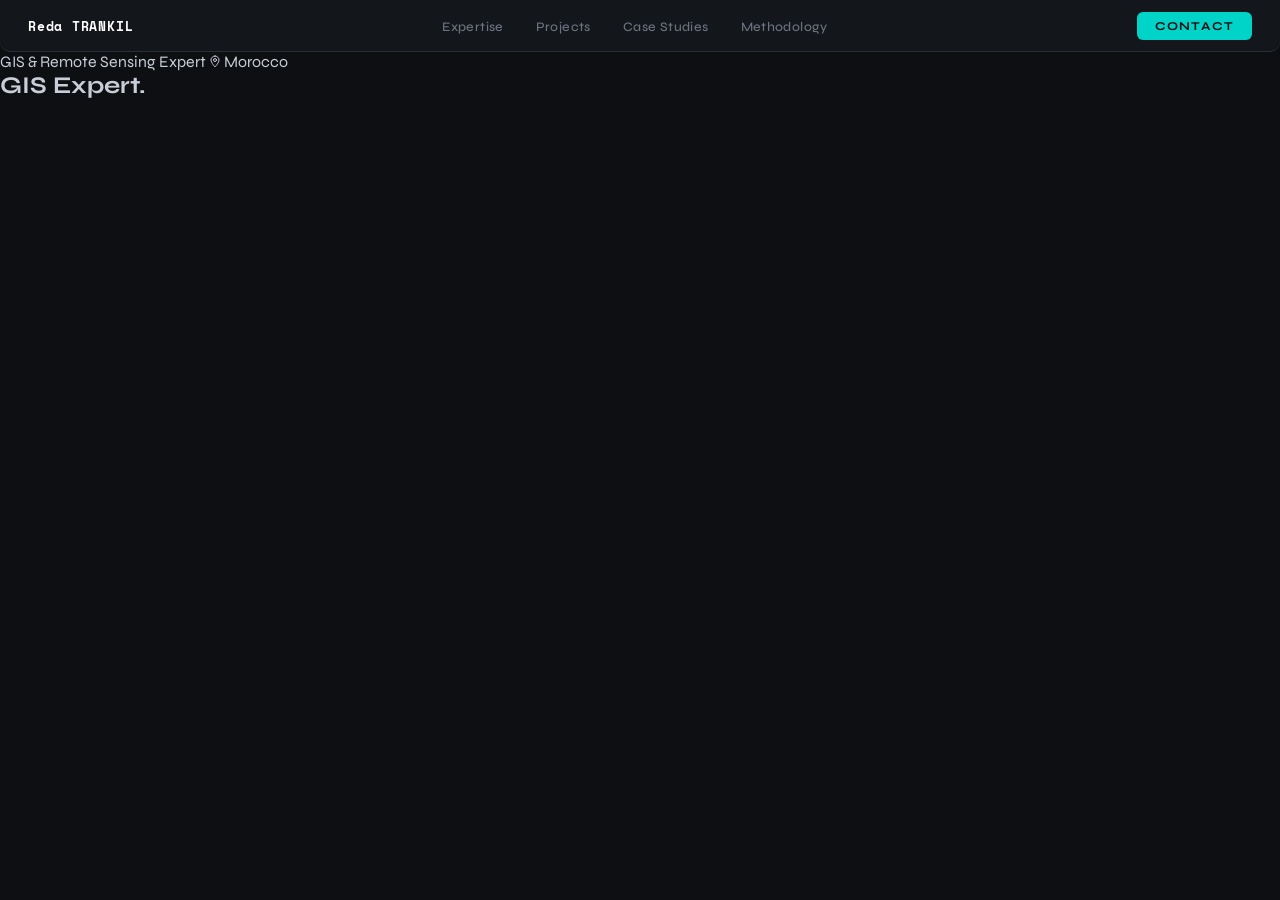
==== index.html @ fc7ad81a "add hero section" ====
<!DOCTYPE html>
<html lang="en">
<head>
  <meta charset="UTF-8" />
  <meta name="viewport" content="width=device-width, initial-scale=1.0" />
  <title>Reda TRANKIL</title>
  <link rel="preconnect" href="https://fonts.googleapis.com" />
  <link rel="preconnect" href="https://fonts.gstatic.com" crossorigin />
  <link href="https://fonts.googleapis.com/css2?family=Space+Mono:wght@400;700&family=Syne:wght@400;600;700;800&display=swap" rel="stylesheet" />
  <link rel="stylesheet" href="css/style.css" />
</head>
<body>

  <!-- ─── NAVBAR ─── -->
  <nav id="navbar">
    <a href="#" class="nav-logo">
      <span>Reda TRANKIL</span>
    </a>

    <ul class="nav-links">
      <li><a href="#expertise">Expertise</a></li>
      <li><a href="#projects"> Projects</a></li>
      <li><a href="#case-studies">Case Studies</a></li>
      <li><a href="#methodology">Methodology</a></li>
    </ul>

    <a href="#contact" class="nav-contact">Contact</a>
  </nav>

  <!-- ─── MAIN CONTENT ─── -->
  <main>

    <!-- home page -->
    <section id="home">
        <div class="hero">
        <div class="hero-meta">
            <span class="hero-tag">GIS & Remote Sensing Expert</span>
            <span class="hero-divider"></span> 
            <span class="hero-location"><svg width="12" height="12" viewBox="0 0 24 24" fill="none" stroke="currentColor" stroke-width="2" stroke-linecap="round" stroke-linejoin="round"><circle cx="12" cy="10" r="3"/><path d="M12 2a8 8 0 0 1 8 8c0 5.25-8 14-8 14S4 15.25 4 10a8 8 0 0 1 8-8z"/></svg>
          Morocco
            </span>
        </div>

        <h1 class="hero-title">
            <span class="hero-line">GIS</span>
            <span class="hero-line accent">Expert.</span>
        </h1>

        <!-- decorative frame -->
         <div class="hero-grid" aria-hidden="true"></div>

         </div>
    </section>

  </main>

  <script src="js/main.js"></script>
</body>
</html>
---- css/style.css ----
/* ─────────────────────────────────────────
   Reda prtfolio — Main Stylesheet
   File: css/style.css
───────────────────────────────────────── */

/* ── Reset ── */
*, *::before, *::after {
  margin: 0;
  padding: 0;
  box-sizing: border-box;
}

/* ── Design Tokens ── */
:root {
  --bg:         #0d0f12;
  --nav-bg:     #13161b;
  --border:     #2a2e38;
  --text:       #c8cdd8;
  --text-dim:   #6b7280;
  --accent:     #00d4c8;
  --accent-dim: #00a89e;
  --active:     #ffffff;

  --font-mono:  'Space Mono', monospace;
  --font-sans:  'Syne', sans-serif;

  --nav-height: 52px;
  --radius-sm:  6px;
  --radius-md:  10px;

  --transition: 0.2s ease;
}

/* ── Base ── */
html, body {
  height: 100%;
  background: var(--bg);
  color: var(--text);
  font-family: var(--font-sans);
  -webkit-font-smoothing: antialiased;
}

/* ─────────────────────────────────────────
   NAVBAR
───────────────────────────────────────── */
#navbar {
  position: fixed;
  top: 0;
  left: 0;
  right: 0;
  z-index: 100;
  display: flex;
  align-items: center;
  justify-content: space-between;
  padding: 0 28px;
  height: var(--nav-height);
  background: var(--nav-bg);
  border-bottom: 1px solid var(--border);
  border-radius: 0 0 var(--radius-md) var(--radius-md);
}

/* Logo */
.nav-logo {
  display: flex;
  align-items: center;
  gap: 9px;
  text-decoration: none;
}

.nav-logo .globe-icon {
  width: 18px;
  height: 18px;
  color: var(--accent);
  flex-shrink: 0;
}

.nav-logo span {
  font-family: var(--font-mono);
  font-size: 13px;
  font-weight: 700;
  letter-spacing: 0.06em;
  color: var(--active);
}

/* Links */
.nav-links {
  display: flex;
  align-items: center;
  gap: 32px;
  list-style: none;
}

.nav-links a {
  text-decoration: none;
  font-family: var(--font-sans);
  font-size: 13px;
  font-weight: 500;
  letter-spacing: 0.03em;
  color: var(--text-dim);
  transition: color var(--transition);
  position: relative;
}

.nav-links a:hover {
  color: var(--active);
}

.nav-links a.active {
  color: var(--active);
}

.nav-links a.active::after {
  content: '';
  position: absolute;
  bottom: -18px;
  left: 0;
  right: 0;
  height: 2px;
  background: var(--accent);
  border-radius: 2px;
}

/* Contact Button */
.nav-contact {
  text-decoration: none;
  font-family: var(--font-sans);
  font-size: 12px;
  font-weight: 700;
  letter-spacing: 0.1em;
  text-transform: uppercase;
  color: var(--bg);
  background: var(--accent);
  padding: 7px 18px;
  border-radius: var(--radius-sm);
  transition: background var(--transition), transform 0.15s ease;
}

.nav-contact:hover {
  background: var(--accent-dim);
  transform: translateY(-1px);
}

/* ─────────────────────────────────────────
   MAIN CONTENT
───────────────────────────────────────── */
main {
  padding-top: var(--nav-height);
  min-height: 100vh;
}
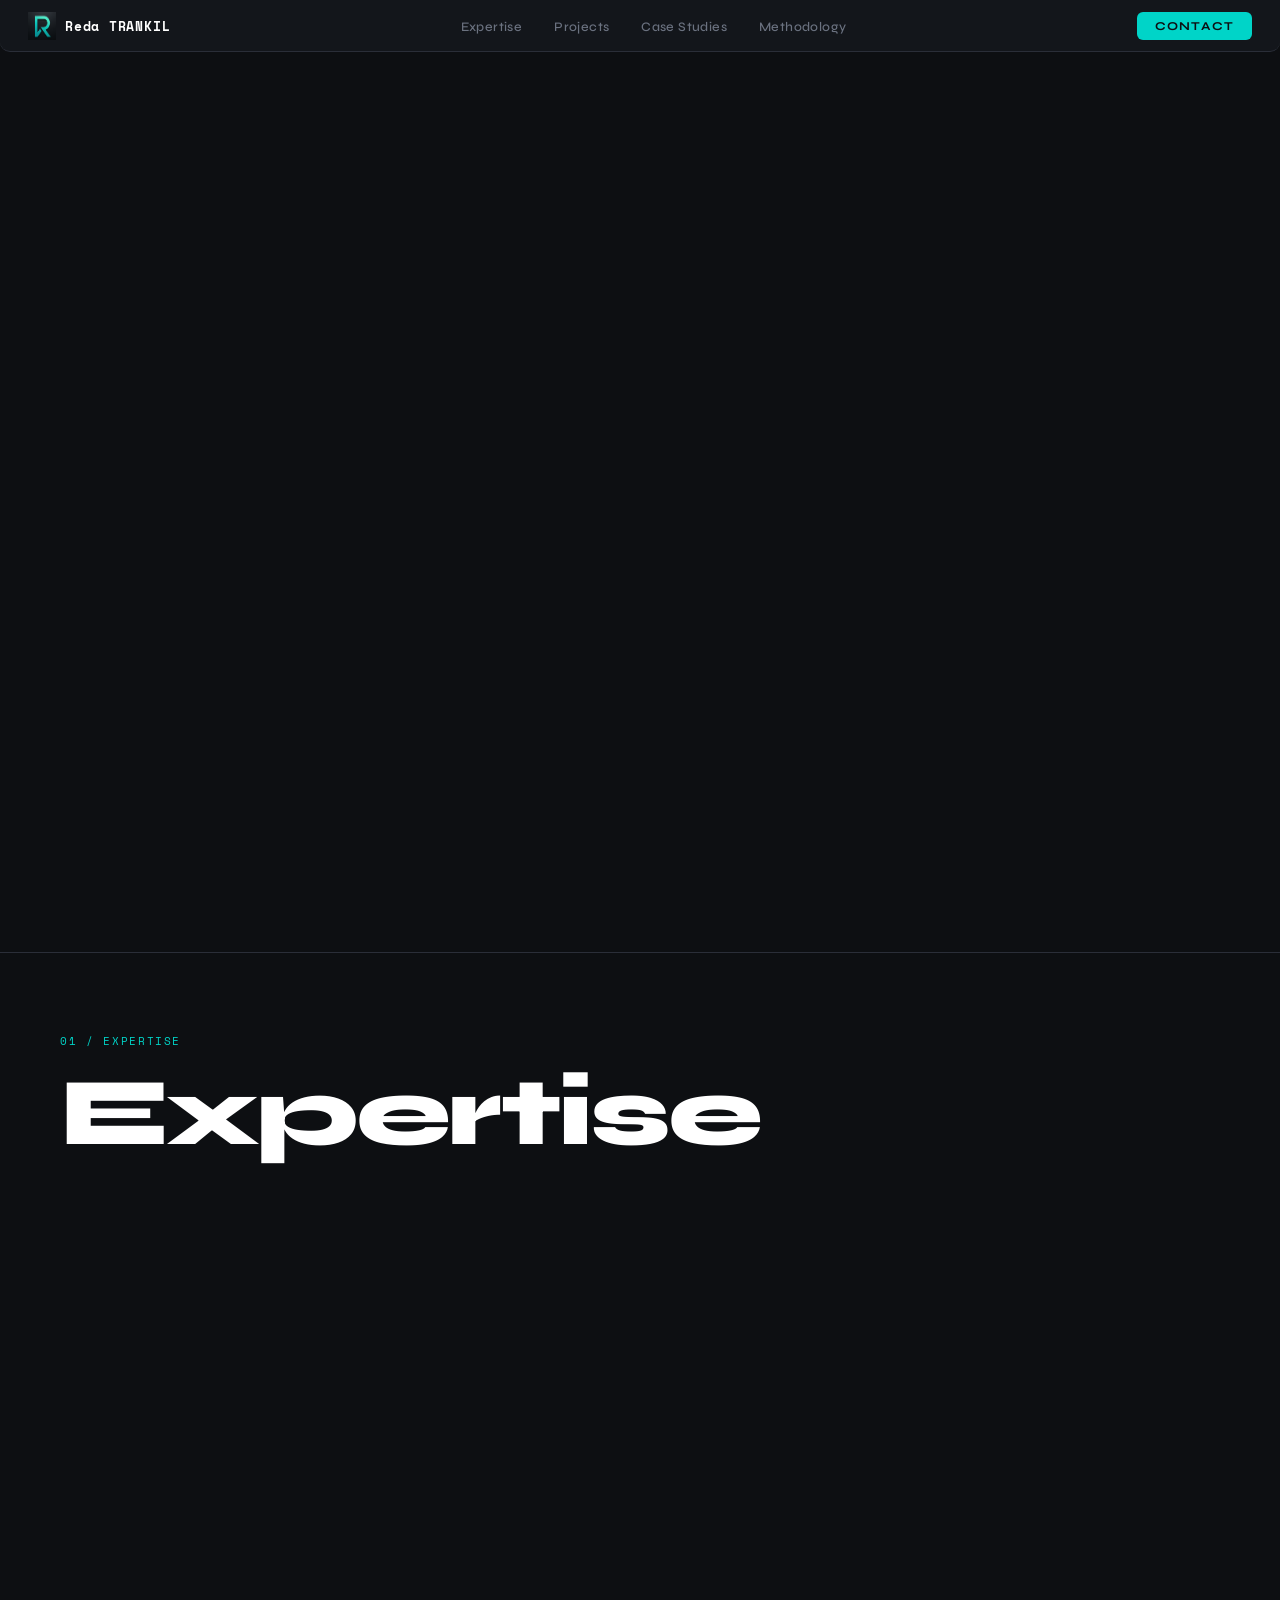
==== commit 4782d912: "each page anchor link" ====
--- a/index.html
+++ b/index.html
@@ -8,12 +8,14 @@
   <link rel="preconnect" href="https://fonts.gstatic.com" crossorigin />
   <link href="https://fonts.googleapis.com/css2?family=Space+Mono:wght@400;700&family=Syne:wght@400;600;700;800&display=swap" rel="stylesheet" />
   <link rel="stylesheet" href="css/style.css" />
+  <link rel="icon" href="assets/favicon.png" type="image/png">
 </head>
 <body>
 
   <!-- ─── NAVBAR ─── -->
   <nav id="navbar">
     <a href="#" class="nav-logo">
+      <img src="assets/favicon.png" alt="Reda Trankil Logo" width="28" height="28"></img>
       <span>Reda TRANKIL</span>
     </a>
 
@@ -46,10 +48,28 @@
             <span class="hero-line accent">Expert.</span>
         </h1>
 
+        <p class="hero-sub">
+          Turning satellite data &amp; spatial analysis into<br/>
+          decisions that matter on the ground.
+        </p>
+
+         <div class="hero-cta">
+          <a href="#case-studies" class="btn-primary">View Case Studies</a>
+          <a href="#expertise" class="btn-ghost">My Expertise →</a>
+        </div>
+        </div>
+
         <!-- decorative frame -->
          <div class="hero-grid" aria-hidden="true"></div>
 
-         </div>
+    </section>
+
+      <!-- EXPERTISE -->
+    <section id="expertise">
+      <div class="page-header">
+        <p class="page-label">01 / Expertise</p>
+        <h2 class="page-title">Expertise</h2>
+      </div>
     </section>
 
   </main>
--- a/css/style.css
+++ b/css/style.css
@@ -38,6 +38,8 @@
   color: var(--text);
   font-family: var(--font-sans);
   -webkit-font-smoothing: antialiased;
+  scroll-behavior: smooth;
+  scroll-padding-top: var(--nav-height);
 }
 
 /* ─────────────────────────────────────────
@@ -141,9 +143,160 @@
 }
 
 /* ─────────────────────────────────────────
-   MAIN CONTENT
+   SECTIONS
 ───────────────────────────────────────── */
 main {
   padding-top: var(--nav-height);
+}
+ 
+section {
   min-height: 100vh;
+  position: relative;
+}
+ 
+section + section {
+  border-top: 1px solid var(--border);
+}
+
+/* ─────────────────────────────────────────
+   HOME — HERO
+───────────────────────────────────────── */
+#home { overflow: hidden; }
+ 
+.hero {
+  position: relative;
+  z-index: 2;
+  padding: 120px 60px 80px;
+  max-width: 900px;
+}
+ 
+.hero-meta {
+  display: flex;
+  align-items: center;
+  gap: 12px;
+  margin-bottom: 40px;
+  opacity: 0;
+  animation: fadeUp 0.5s ease forwards 0.1s;
+}
+ 
+.hero-tag {
+  font-family: var(--font-mono);
+  font-size: 11px;
+  letter-spacing: 0.15em;
+  text-transform: uppercase;
+  color: var(--accent);
+  background: rgba(0, 212, 200, 0.08);
+  border: 1px solid rgba(0, 212, 200, 0.2);
+  padding: 4px 10px;
+  border-radius: 4px;
+}
+ 
+.hero-divider {
+  width: 32px;
+  height: 1px;
+  background: var(--border);
+}
+ 
+.hero-location {
+  display: flex;
+  align-items: center;
+  gap: 5px;
+  font-family: var(--font-mono);
+  font-size: 11px;
+  letter-spacing: 0.08em;
+  color: var(--text-dim);
+}
+ 
+.hero-title {
+  display: flex;
+  flex-direction: column;
+  font-family: var(--font-sans);
+  font-size: clamp(64px, 11vw, 130px);
+  font-weight: 800;
+  letter-spacing: -0.04em;
+  line-height: 0.95;
+  margin-bottom: 32px;
+}
+ 
+.hero-line {
+  display: block;
+  color: var(--active);
+  opacity: 0;
+  transform: translateY(30px);
+  animation: fadeUp 0.6s ease forwards;
+}
+ 
+.hero-line:nth-child(1) { animation-delay: 0.2s; }
+.hero-line:nth-child(2) { animation-delay: 0.35s; }
+.hero-line.accent       { color: var(--accent); }
+ 
+.hero-sub {
+  font-size: 17px;
+  line-height: 1.65;
+  color: var(--text-dim);
+  margin-bottom: 48px;
+  opacity: 0;
+  animation: fadeUp 0.6s ease forwards 0.5s;
+}
+ 
+.hero-cta {
+  display: flex;
+  align-items: center;
+  gap: 20px;
+  opacity: 0;
+  animation: fadeUp 0.6s ease forwards 0.65s;
+}
+ 
+.btn-primary {
+  text-decoration: none;
+  font-family: var(--font-sans);
+  font-size: 13px;
+  font-weight: 700;
+  letter-spacing: 0.06em;
+  text-transform: uppercase;
+  color: var(--bg);
+  background: var(--accent);
+  padding: 12px 28px;
+  border-radius: var(--radius-sm);
+  transition: background var(--transition), transform 0.15s ease;
+}
+ 
+.btn-primary:hover {
+  background: var(--accent-dim);
+  transform: translateY(-1px);
+}
+ 
+.btn-ghost {
+  text-decoration: none;
+  font-size: 14px;
+  font-weight: 500;
+  color: var(--text-dim);
+  transition: color var(--transition);
+}
+ 
+.btn-ghost:hover { color: var(--active); }
+
+/* ─────────────────────────────────────────
+   PAGE HEADER (inner sections)
+───────────────────────────────────────── */
+.page-header {
+  padding: 80px 60px 56px;
+}
+ 
+.page-label {
+  font-family: var(--font-mono);
+  font-size: 11px;
+  letter-spacing: 0.15em;
+  color: var(--accent);
+  text-transform: uppercase;
+  margin-bottom: 16px;
+}
+ 
+.page-title {
+  font-family: var(--font-sans);
+  font-size: clamp(48px, 8vw, 96px);
+  font-weight: 800;
+  letter-spacing: -0.03em;
+  color: var(--active);
+  line-height: 1;
 }
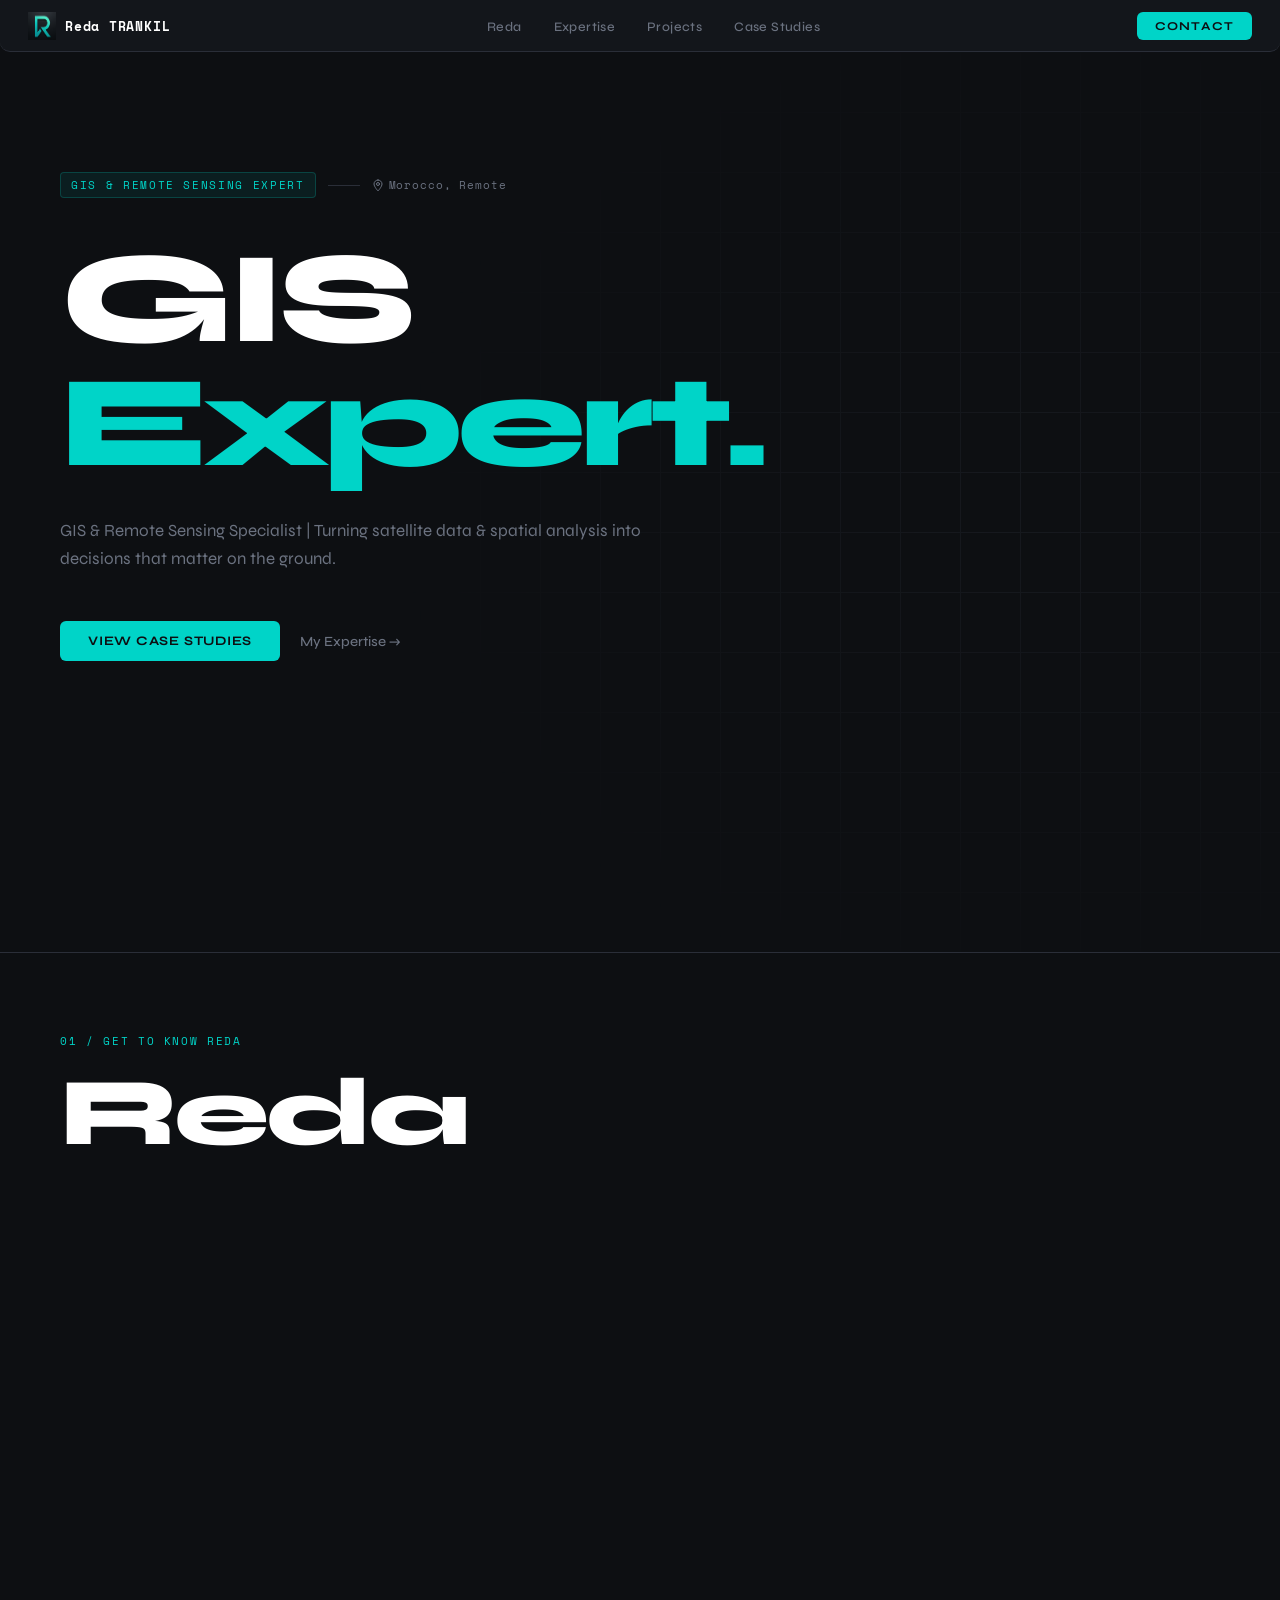
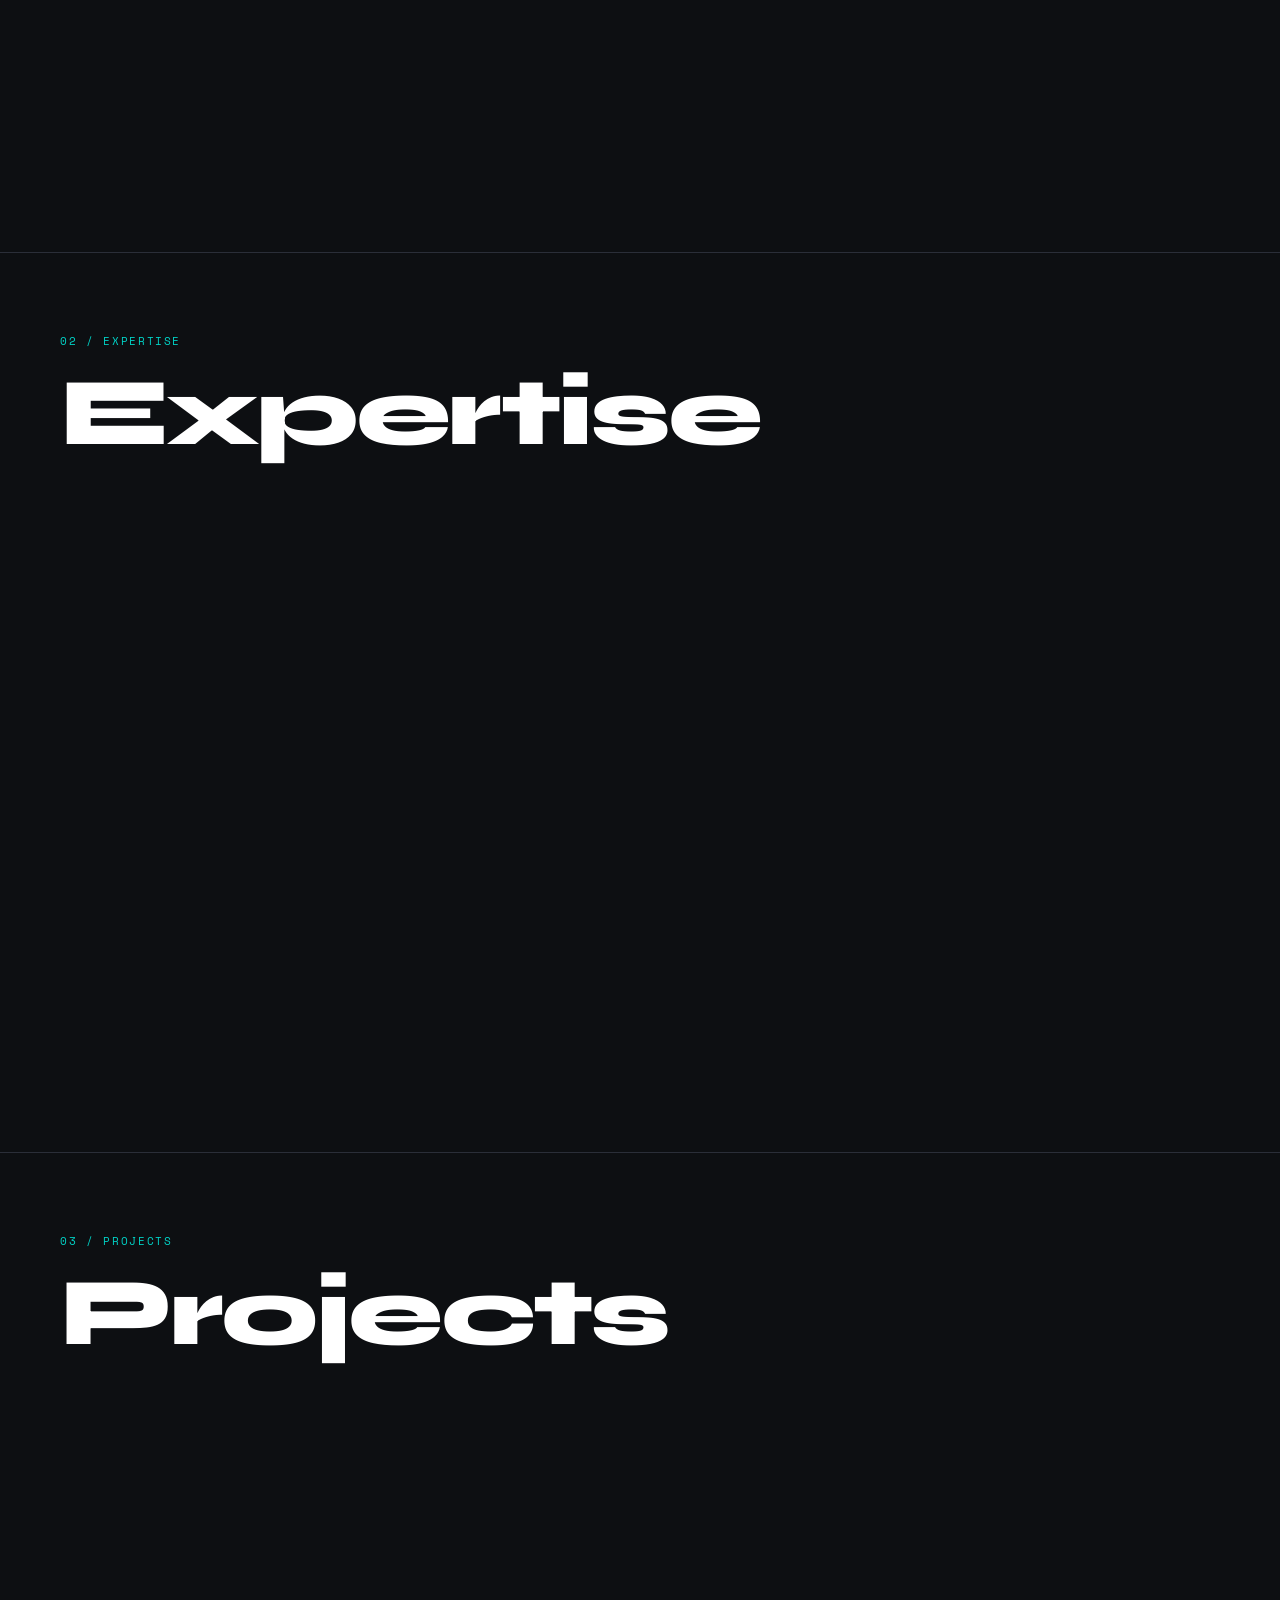
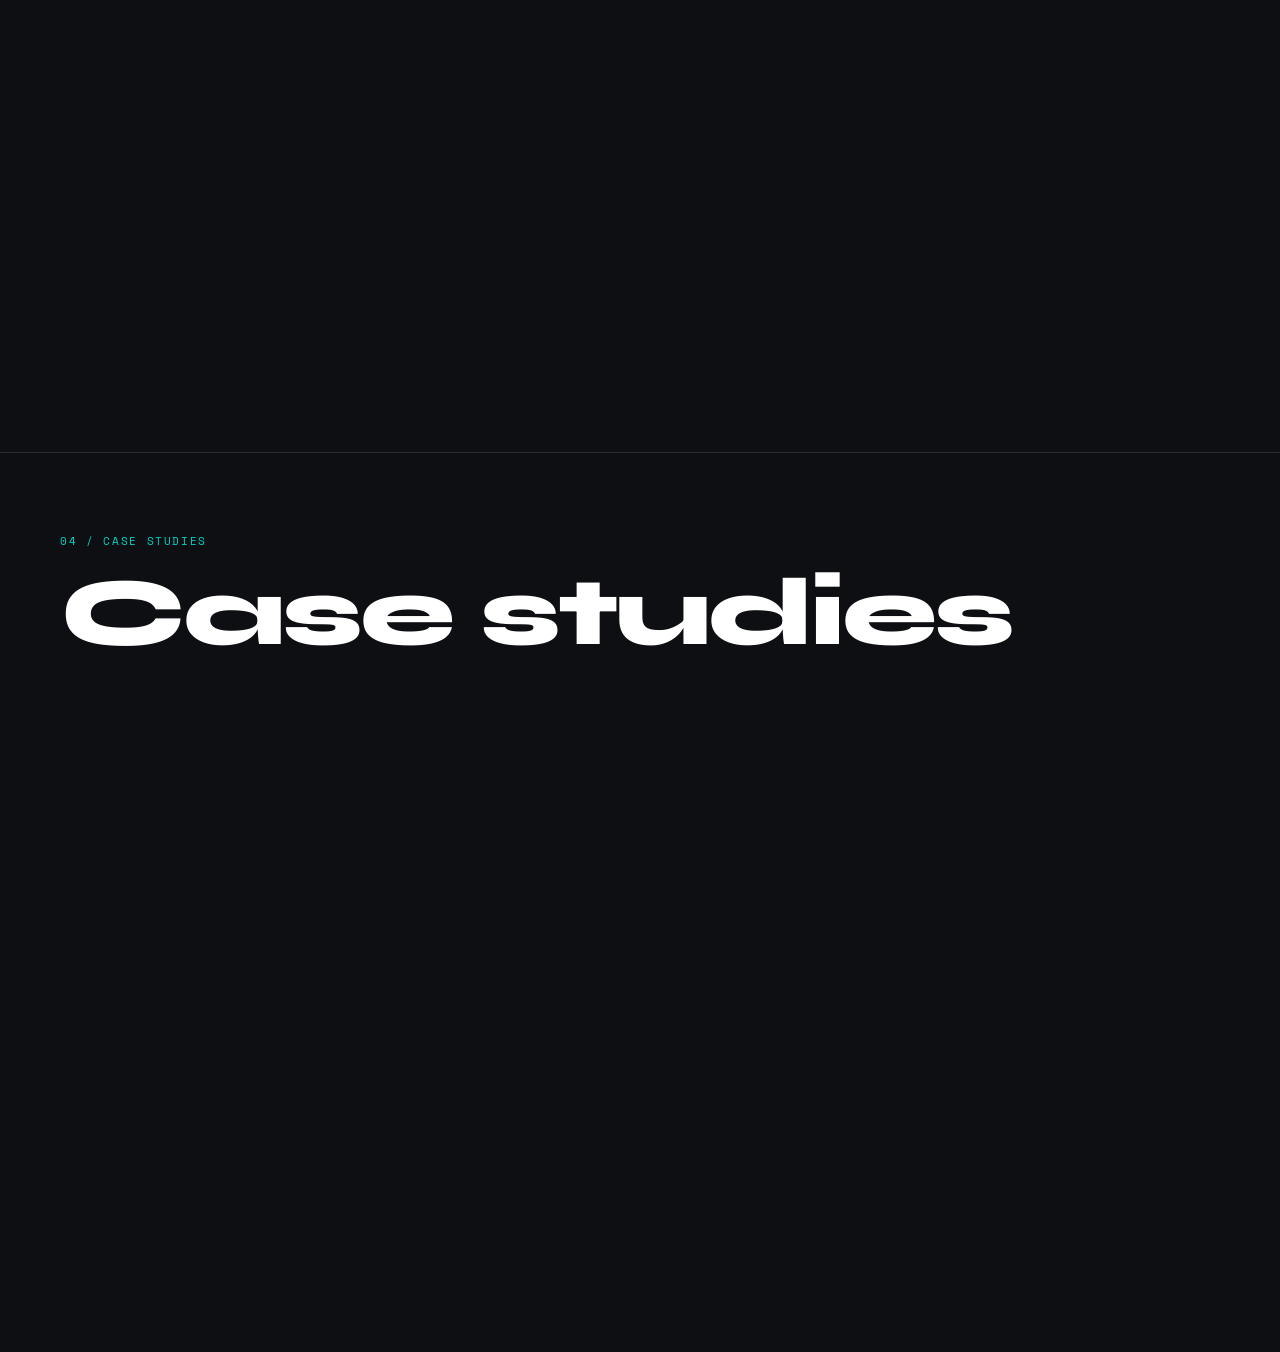
==== commit 68c9d4ae: "Structure of pages" ====
--- a/index.html
+++ b/index.html
@@ -14,16 +14,16 @@
 
   <!-- ─── NAVBAR ─── -->
   <nav id="navbar">
-    <a href="#" class="nav-logo">
+    <a href="#home" class="nav-logo">
       <img src="assets/favicon.png" alt="Reda Trankil Logo" width="28" height="28"></img>
       <span>Reda TRANKIL</span>
     </a>
 
     <ul class="nav-links">
+      <li><a href="#reda">Reda</a></li>
       <li><a href="#expertise">Expertise</a></li>
       <li><a href="#projects"> Projects</a></li>
       <li><a href="#case-studies">Case Studies</a></li>
-      <li><a href="#methodology">Methodology</a></li>
     </ul>
 
     <a href="#contact" class="nav-contact">Contact</a>
@@ -39,7 +39,7 @@
             <span class="hero-tag">GIS & Remote Sensing Expert</span>
             <span class="hero-divider"></span> 
             <span class="hero-location"><svg width="12" height="12" viewBox="0 0 24 24" fill="none" stroke="currentColor" stroke-width="2" stroke-linecap="round" stroke-linejoin="round"><circle cx="12" cy="10" r="3"/><path d="M12 2a8 8 0 0 1 8 8c0 5.25-8 14-8 14S4 15.25 4 10a8 8 0 0 1 8-8z"/></svg>
-          Morocco
+          Morocco, Remote
             </span>
         </div>
 
@@ -49,7 +49,7 @@
         </h1>
 
         <p class="hero-sub">
-          Turning satellite data &amp; spatial analysis into<br/>
+          GIS & Remote Sensing Specialist | Turning satellite data &amp; spatial analysis into<br/>
           decisions that matter on the ground.
         </p>
 
@@ -64,13 +64,37 @@
 
     </section>
 
+    <!-- Reda section -->
+     <section id="reda">
+        <div class="page-header">
+        <p class="page-label">01 / Get to know Reda</p>
+        <h2 class="page-title">Reda</h2>
+      </div>
+     </section>
+
       <!-- EXPERTISE -->
     <section id="expertise">
       <div class="page-header">
-        <p class="page-label">01 / Expertise</p>
+        <p class="page-label">02 / Expertise</p>
         <h2 class="page-title">Expertise</h2>
       </div>
     </section>
+
+    <!-- Projects -->
+     <section id="projects">
+        <div class="page-header">
+        <p class="page-label">03 / Projects</p>
+        <h2 class="page-title">Projects</h2>
+      </div>
+     </section>
+
+     <!-- Case studies -->
+      <section id="case-studies">
+        <div class="page-header">
+        <p class="page-label">04 / Case studies</p>
+        <h2 class="page-title">Case studies</h2>
+      </div>
+      </section>
 
   </main>
 
--- a/css/style.css
+++ b/css/style.css
@@ -18,7 +18,7 @@
   --text:       #c8cdd8;
   --text-dim:   #6b7280;
   --accent:     #00d4c8;
-  --accent-dim: #00a89e;
+  --accent-dim: #00a89e;    
   --active:     #ffffff;
 
   --font-mono:  'Space Mono', monospace;
@@ -277,6 +277,21 @@
 .btn-ghost:hover { color: var(--active); }
 
 /* ─────────────────────────────────────────
+   HERO GRID
+───────────────────────────────────────── */
+.hero-grid {
+  position: absolute;
+  inset: 0;
+  z-index: 1;
+  background-image:
+    linear-gradient(var(--border) 1px, transparent 1px),
+    linear-gradient(90deg, var(--border) 1px, transparent 1px);
+  background-size: 60px 60px;
+  mask-image: radial-gradient(ellipse 70% 80% at 80% 50%, black 0%, transparent 70%);
+  opacity: 0.35;
+}
+
+/* ─────────────────────────────────────────
    PAGE HEADER (inner sections)
 ───────────────────────────────────────── */
 .page-header {
@@ -299,4 +314,14 @@
   letter-spacing: -0.03em;
   color: var(--active);
   line-height: 1;
+}
+
+/* ─────────────────────────────────────────
+   ANIMATIONS
+───────────────────────────────────────── */
+@keyframes fadeUp {
+  to {
+    opacity: 1;
+    transform: translateY(0);
+  }
 }
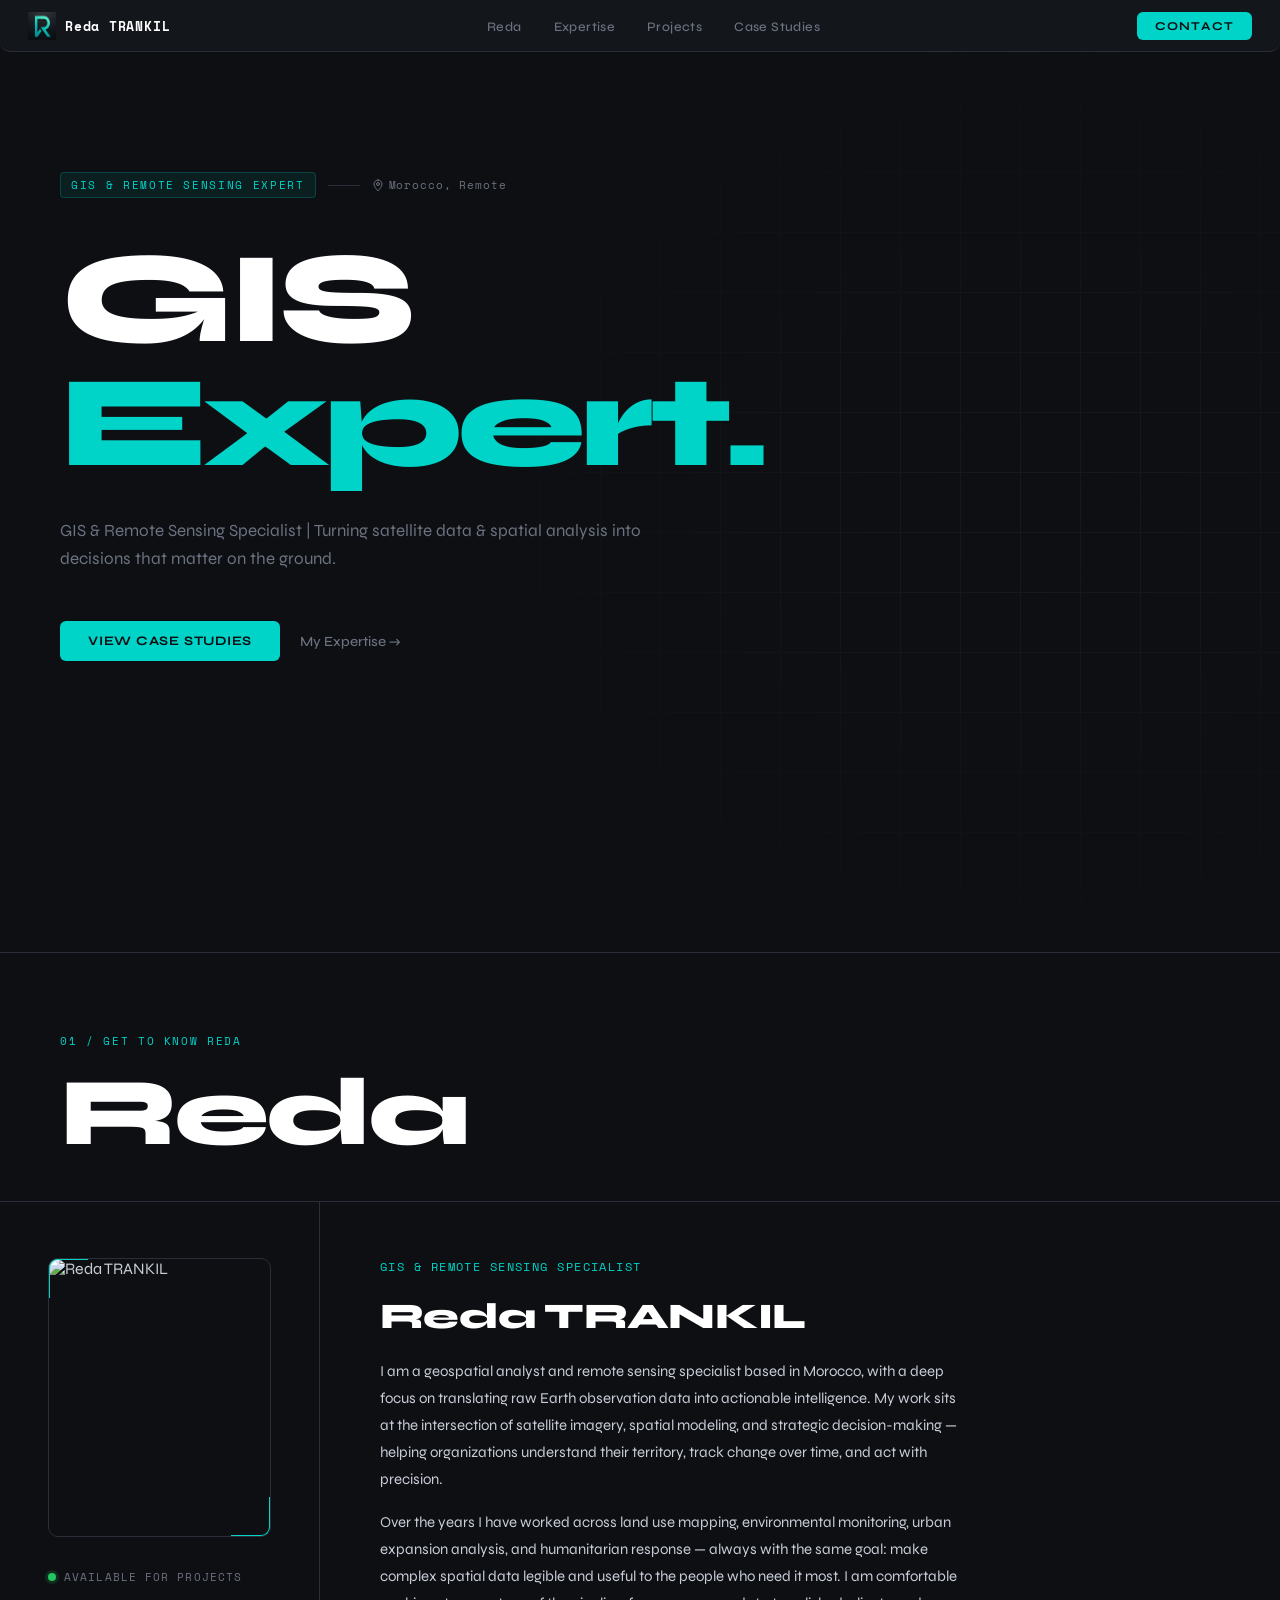
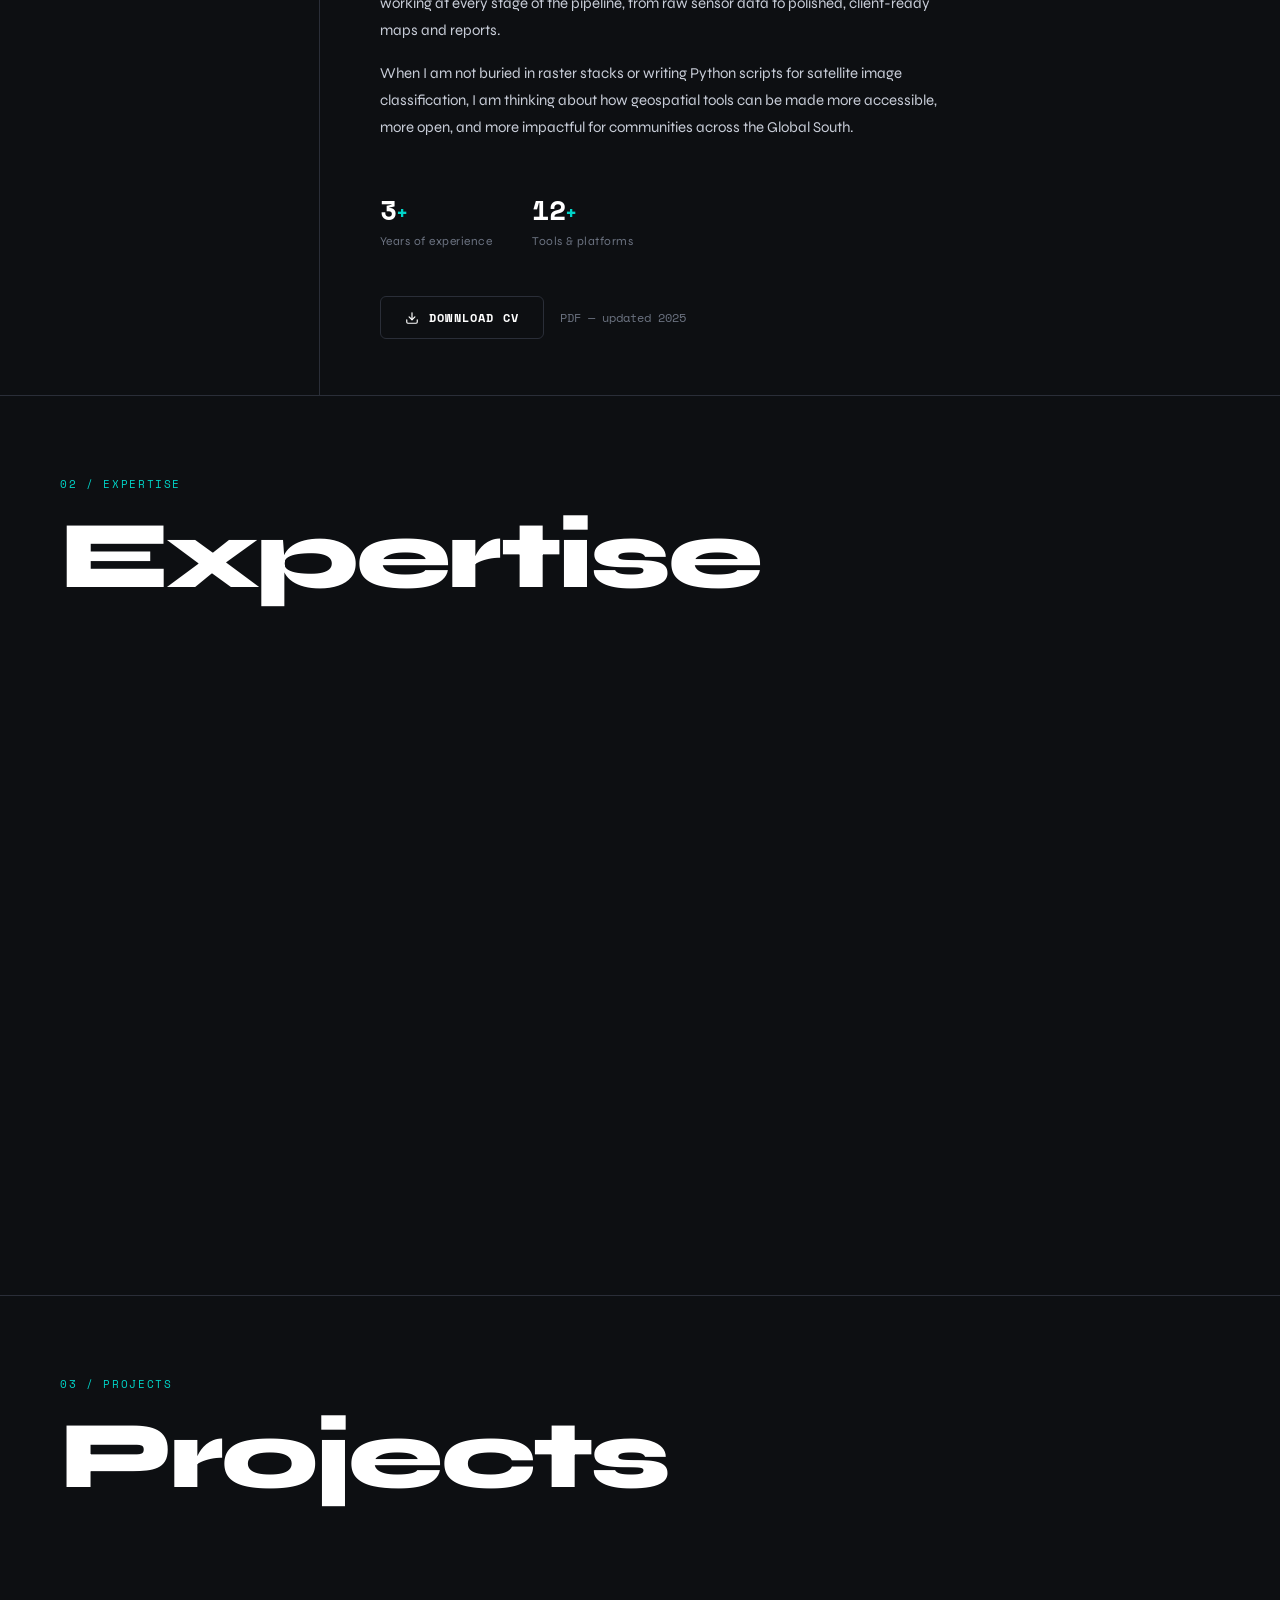
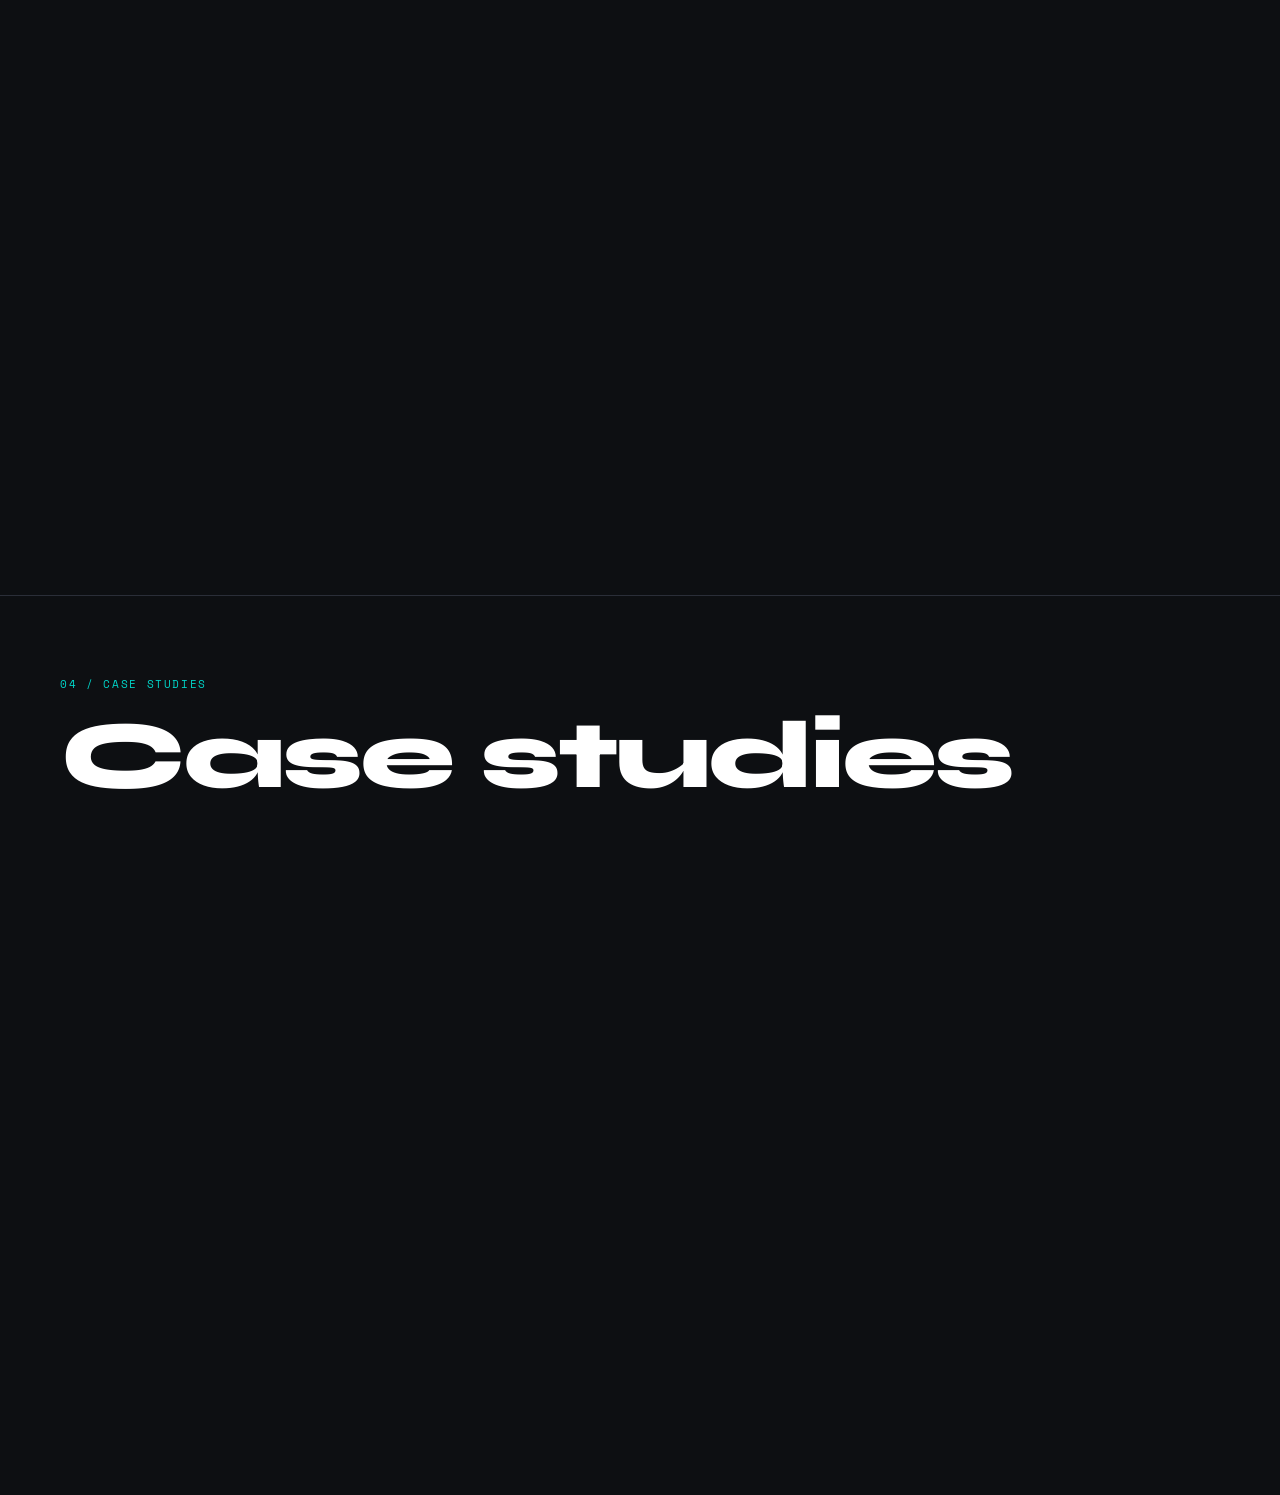
==== commit 673e5800: "add contact popup" ====
--- a/index.html
+++ b/index.html
@@ -26,7 +26,7 @@
       <li><a href="#case-studies">Case Studies</a></li>
     </ul>
 
-    <a href="#contact" class="nav-contact">Contact</a>
+    <a href="#" id="contact-btn" class="nav-contact">Contact</a>
   </nav>
 
   <!-- ─── MAIN CONTENT ─── -->
@@ -64,13 +64,82 @@
 
     </section>
 
-    <!-- Reda section -->
      <section id="reda">
-        <div class="page-header">
+      <div class="page-header">
         <p class="page-label">01 / Get to know Reda</p>
         <h2 class="page-title">Reda</h2>
       </div>
-     </section>
+ 
+      <div class="reda-body">
+ 
+        <!-- Left: photo -->
+        <div class="reda-photo-col">
+          <div class="reda-photo-wrap">
+            <img src="assets/photo.jpg" alt="Reda TRANKIL" />
+          </div>
+ 
+          <div class="reda-status">
+            <span class="reda-status-dot"></span>
+            Available for projects
+          </div>
+        </div>
+ 
+        <!-- Right: bio + CV -->
+        <div class="reda-bio-col">
+ 
+          <div class="reda-intro">
+            <p class="reda-role">GIS &amp; Remote Sensing Specialist</p>
+            <h3 class="reda-name">Reda TRANKIL</h3>
+ 
+            <div class="reda-bio">
+              <p>
+                I am a geospatial analyst and remote sensing specialist based in Morocco, with a deep
+                focus on translating raw Earth observation data into actionable intelligence. My work
+                sits at the intersection of satellite imagery, spatial modeling, and strategic
+                decision-making — helping organizations understand their territory, track change over
+                time, and act with precision.
+              </p>
+              <p>
+                Over the years I have worked across land use mapping, environmental monitoring,
+                urban expansion analysis, and humanitarian response — always with the same goal:
+                make complex spatial data legible and useful to the people who need it most.
+                I am comfortable working at every stage of the pipeline, from raw sensor data to
+                polished, client-ready maps and reports.
+              </p>
+              <p>
+                When I am not buried in raster stacks or writing Python scripts for satellite image
+                classification, I am thinking about how geospatial tools can be made more accessible,
+                more open, and more impactful for communities across the Global South.
+              </p>
+            </div>
+          </div>
+ 
+          <!-- Stats -->
+          <div class="reda-stats">
+            <div class="reda-stat">
+              <span class="reda-stat-num">3<span>+</span></span>
+              <span class="reda-stat-label">Years of experience</span>
+            </div>
+            <div class="reda-stat">
+              <span class="reda-stat-num">12<span>+</span></span>
+              <span class="reda-stat-label">Tools &amp; platforms</span>
+            </div>
+          </div>
+ 
+          <!-- CV download -->
+          <div class="reda-cv">
+            <a href="assets/cv.pdf" download class="btn-cv">
+              <svg viewBox="0 0 24 24" fill="none" stroke="currentColor" stroke-width="2" stroke-linecap="round" stroke-linejoin="round">
+                <path d="M21 15v4a2 2 0 0 1-2 2H5a2 2 0 0 1-2-2v-4"/><polyline points="7 10 12 15 17 10"/><line x1="12" y1="15" x2="12" y2="3"/>
+              </svg>
+              Download CV
+            </a>
+            <span class="reda-cv-note">PDF — updated 2025</span>
+          </div>
+ 
+        </div>
+      </div>
+    </section>
 
       <!-- EXPERTISE -->
     <section id="expertise">
@@ -96,6 +165,27 @@
       </div>
       </section>
 
+      <div id="contact-overlay" class="contact-overlay">
+  <div class="contact-modal">
+    <button class="contact-close" id="contact-close">
+      <svg width="16" height="16" viewBox="0 0 24 24" fill="none" stroke="currentColor" stroke-width="2" stroke-linecap="round" stroke-linejoin="round"><line x1="18" y1="6" x2="6" y2="18"/><line x1="6" y1="6" x2="18" y2="18"/></svg>
+    </button>
+    <p class="page-label">Contact</p>
+    <h2 class="contact-title">Let's work<br><span>together.</span></h2>
+    <p class="contact-sub">Open to projects, consulting, and collaborations.<br>Usually respond within 24 hours.</p>
+    <div class="contact-cards">
+      <a href="https://www.linkedin.com/in/reda-trankil-58293716a/" target="_blank" class="contact-card">
+        <div class="contact-card-icon"><svg width="16" height="16" viewBox="0 0 24 24" fill="none" stroke="currentColor" stroke-width="2" stroke-linecap="round" stroke-linejoin="round"><path d="M16 8a6 6 0 0 1 6 6v7h-4v-7a2 2 0 0 0-4 0v7h-4v-7a6 6 0 0 1 6-6z"/><rect x="2" y="9" width="4" height="12"/><circle cx="4" cy="4" r="2"/></svg></div>
+        <div><p class="contact-card-label">LinkedIn</p><p class="contact-card-value">Reda TRANKIL</p></div>
+      </a>
+      <a href="https://github.com/redatkl" target="_blank" class="contact-card">
+        <div class="contact-card-icon"><svg width="16" height="16" viewBox="0 0 24 24" fill="none" stroke="currentColor" stroke-width="2" stroke-linecap="round" stroke-linejoin="round"><path d="M9 19c-5 1.5-5-2.5-7-3m14 6v-3.87a3.37 3.37 0 0 0-.94-2.61c3.14-.35 6.44-1.54 6.44-7A5.44 5.44 0 0 0 20 4.77 5.07 5.07 0 0 0 19.91 1S18.73.65 16 2.48a13.38 13.38 0 0 0-7 0C6.27.65 5.09 1 5.09 1A5.07 5.07 0 0 0 5 4.77a5.44 5.44 0 0 0-1.5 3.78c0 5.42 3.3 6.61 6.44 7A3.37 3.37 0 0 0 9 18.13V22"/></svg></div>
+        <div><p class="contact-card-label">GitHub</p><p class="contact-card-value">@redatrankil</p></div>
+      </a>
+    </div>
+  </div>
+</div>
+
   </main>
 
   <script src="js/main.js"></script>
--- a/css/style.css
+++ b/css/style.css
@@ -324,4 +324,328 @@
     opacity: 1;
     transform: translateY(0);
   }
-}+}
+
+/* ─────────────────────────────────────────
+   REDA SECTION
+───────────────────────────────────────── */
+#reda .page-header {
+  border-bottom: 1px solid var(--border);
+  padding-bottom: 40px;
+}
+ 
+.reda-body {
+  display: grid;
+  grid-template-columns: 320px 1fr;
+  gap: 0;
+  min-height: calc(100vh - 220px);
+}
+ 
+/* ── Left col: photo ── */
+.reda-photo-col {
+  border-right: 1px solid var(--border);
+  padding: 56px 48px;
+  display: flex;
+  flex-direction: column;
+  gap: 32px;
+}
+ 
+.reda-photo-wrap {
+  position: relative;
+  width: 100%;
+  aspect-ratio: 4 / 5;
+  overflow: hidden;
+  border-radius: var(--radius-md);
+  border: 1px solid var(--border);
+}
+ 
+.reda-photo-wrap img {
+  width: 100%;
+  height: 100%;
+  object-fit: cover;
+  display: block;
+  filter: grayscale(20%);
+  transition: filter 0.4s ease;
+}
+ 
+.reda-photo-wrap:hover img {
+  filter: grayscale(0%);
+}
+ 
+/* corner accent */
+.reda-photo-wrap::before {
+  content: '';
+  position: absolute;
+  top: -1px;
+  left: -1px;
+  width: 40px;
+  height: 40px;
+  border-top: 2px solid var(--accent);
+  border-left: 2px solid var(--accent);
+  border-radius: var(--radius-md) 0 0 0;
+  z-index: 2;
+}
+ 
+.reda-photo-wrap::after {
+  content: '';
+  position: absolute;
+  bottom: -1px;
+  right: -1px;
+  width: 40px;
+  height: 40px;
+  border-bottom: 2px solid var(--accent);
+  border-right: 2px solid var(--accent);
+  border-radius: 0 0 var(--radius-md) 0;
+  z-index: 2;
+}
+ 
+/* availability badge */
+.reda-status {
+  display: flex;
+  align-items: center;
+  gap: 8px;
+  font-family: var(--font-mono);
+  font-size: 11px;
+  letter-spacing: 0.1em;
+  text-transform: uppercase;
+  color: var(--text-dim);
+}
+ 
+.reda-status-dot {
+  width: 8px;
+  height: 8px;
+  border-radius: 50%;
+  background: #22c55e;
+  box-shadow: 0 0 0 3px rgba(34, 197, 94, 0.15);
+  flex-shrink: 0;
+}
+ 
+/* ── Right col: bio ── */
+.reda-bio-col {
+  padding: 56px 60px;
+  display: flex;
+  flex-direction: column;
+  gap: 48px;
+}
+ 
+.reda-intro {
+  display: flex;
+  flex-direction: column;
+  gap: 20px;
+}
+ 
+.reda-name {
+  font-family: var(--font-sans);
+  font-size: 36px;
+  font-weight: 800;
+  letter-spacing: -0.02em;
+  color: var(--active);
+}
+ 
+.reda-role {
+  font-family: var(--font-mono);
+  font-size: 12px;
+  letter-spacing: 0.12em;
+  text-transform: uppercase;
+  color: var(--accent);
+}
+ 
+.reda-bio {
+  font-size: 15px;
+  line-height: 1.8;
+  color: var(--text);
+  max-width: 580px;
+}
+ 
+.reda-bio p + p {
+  margin-top: 16px;
+}
+ 
+/* stats row */
+.reda-stats {
+  display: flex;
+  gap: 40px;
+}
+ 
+.reda-stat {
+  display: flex;
+  flex-direction: column;
+  gap: 4px;
+}
+ 
+.reda-stat-num {
+  font-family: var(--font-mono);
+  font-size: 28px;
+  font-weight: 700;
+  color: var(--active);
+  letter-spacing: -0.02em;
+}
+ 
+.reda-stat-num span {
+  color: var(--accent);
+  font-size: 20px;
+}
+ 
+.reda-stat-label {
+  font-size: 12px;
+  color: var(--text-dim);
+  letter-spacing: 0.04em;
+}
+ 
+/* CV download */
+.reda-cv {
+  margin-top: auto;
+  display: flex;
+  align-items: center;
+  gap: 16px;
+}
+ 
+.btn-cv {
+  display: inline-flex;
+  align-items: center;
+  gap: 10px;
+  text-decoration: none;
+  font-family: var(--font-mono);
+  font-size: 12px;
+  font-weight: 700;
+  letter-spacing: 0.1em;
+  text-transform: uppercase;
+  color: var(--active);
+  border: 1px solid var(--border);
+  padding: 12px 24px;
+  border-radius: var(--radius-sm);
+  transition: border-color var(--transition), color var(--transition), background var(--transition);
+}
+ 
+.btn-cv:hover {
+  border-color: var(--accent);
+  color: var(--accent);
+  background: rgba(0, 212, 200, 0.05);
+}
+ 
+.btn-cv svg {
+  width: 14px;
+  height: 14px;
+  flex-shrink: 0;
+}
+ 
+.reda-cv-note {
+  font-size: 12px;
+  color: var(--text-dim);
+  font-family: var(--font-mono);
+}
+
+/* ─── CONTACT POPUP ─── */
+.contact-overlay {
+  position: fixed;
+  inset: 0;
+  z-index: 200;
+  background: rgba(13, 15, 18, 0.85);
+  backdrop-filter: blur(6px);
+  display: flex;
+  align-items: center;
+  justify-content: center;
+  opacity: 0;
+  pointer-events: none;
+  transition: opacity 0.25s ease;
+}
+
+.contact-overlay.open {
+  opacity: 1;
+  pointer-events: all;
+}
+
+.contact-modal {
+  background: var(--nav-bg);
+  border: 1px solid var(--border);
+  border-radius: var(--radius-md);
+  padding: 48px;
+  max-width: 520px;
+  width: 90%;
+  position: relative;
+  transform: translateY(16px);
+  transition: transform 0.25s ease;
+}
+
+.contact-overlay.open .contact-modal {
+  transform: translateY(0);
+}
+
+.contact-close {
+  position: absolute;
+  top: 16px;
+  right: 16px;
+  background: none;
+  border: 1px solid var(--border);
+  border-radius: var(--radius-sm);
+  color: var(--text-dim);
+  cursor: pointer;
+  padding: 6px;
+  display: flex;
+  align-items: center;
+  justify-content: center;
+  transition: color var(--transition), border-color var(--transition);
+}
+
+.contact-close:hover { color: var(--active); border-color: var(--active); }
+
+.contact-title {
+  font-size: 42px;
+  font-weight: 800;
+  letter-spacing: -0.03em;
+  color: var(--active);
+  line-height: 1.1;
+  margin: 12px 0 16px;
+}
+
+.contact-title span { color: var(--accent); }
+
+.contact-sub {
+  font-size: 14px;
+  color: var(--text-dim);
+  line-height: 1.65;
+  margin-bottom: 32px;
+}
+
+.contact-cards { display: flex; flex-direction: column; gap: 12px; }
+
+.contact-card {
+  display: flex;
+  align-items: center;
+  gap: 14px;
+  padding: 14px 18px;
+  border: 1px solid var(--border);
+  border-radius: var(--radius-sm);
+  text-decoration: none;
+  transition: border-color var(--transition), background var(--transition);
+}
+
+.contact-card:hover {
+  border-color: var(--accent);
+  background: rgba(0, 212, 200, 0.04);
+}
+
+.contact-card-icon {
+  width: 36px;
+  height: 36px;
+  border-radius: 6px;
+  background: rgba(0, 212, 200, 0.08);
+  border: 1px solid rgba(0, 212, 200, 0.2);
+  display: flex;
+  align-items: center;
+  justify-content: center;
+  color: var(--accent);
+  flex-shrink: 0;
+}
+
+.contact-card-label {
+  font-family: var(--font-mono);
+  font-size: 10px;
+  letter-spacing: 0.1em;
+  text-transform: uppercase;
+  color: var(--text-dim);
+  margin-bottom: 2px;
+}
+
+.contact-card-value { font-size: 13px; color: var(--active); font-weight: 600; }
+ 
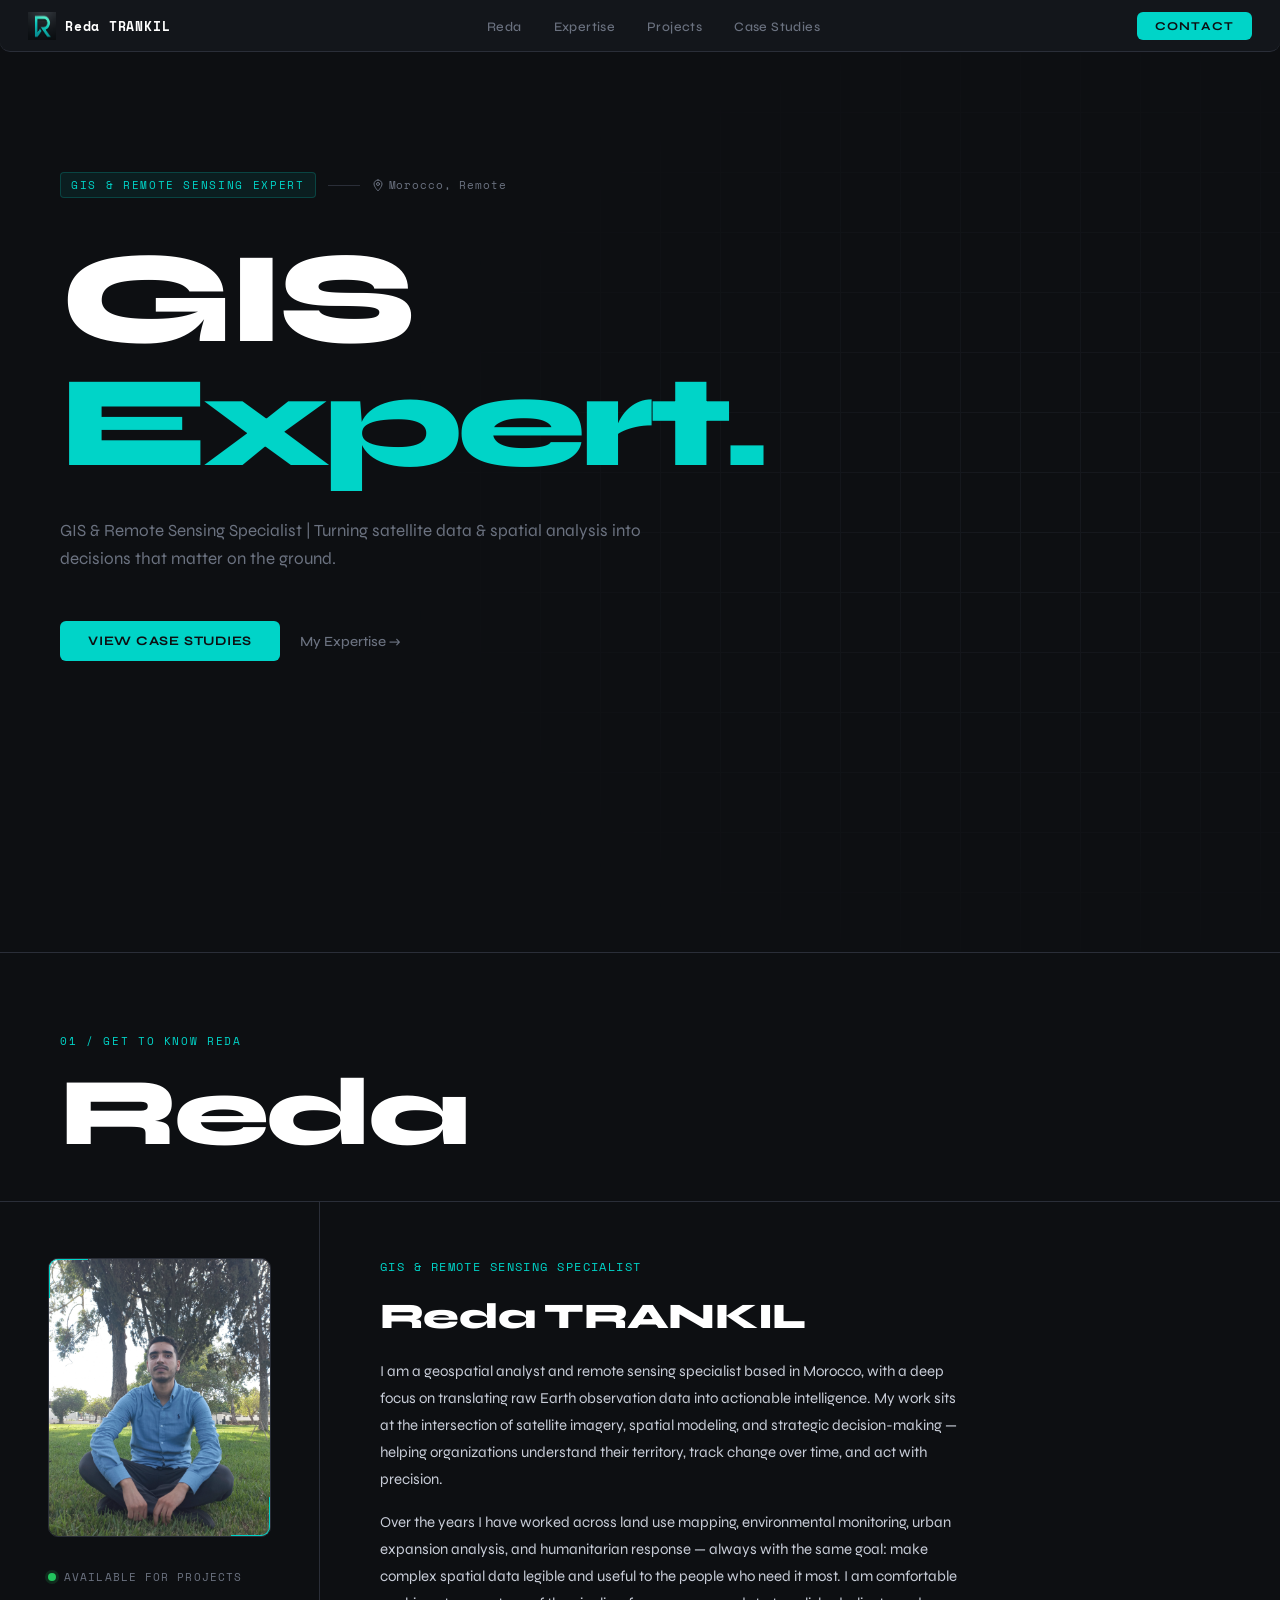
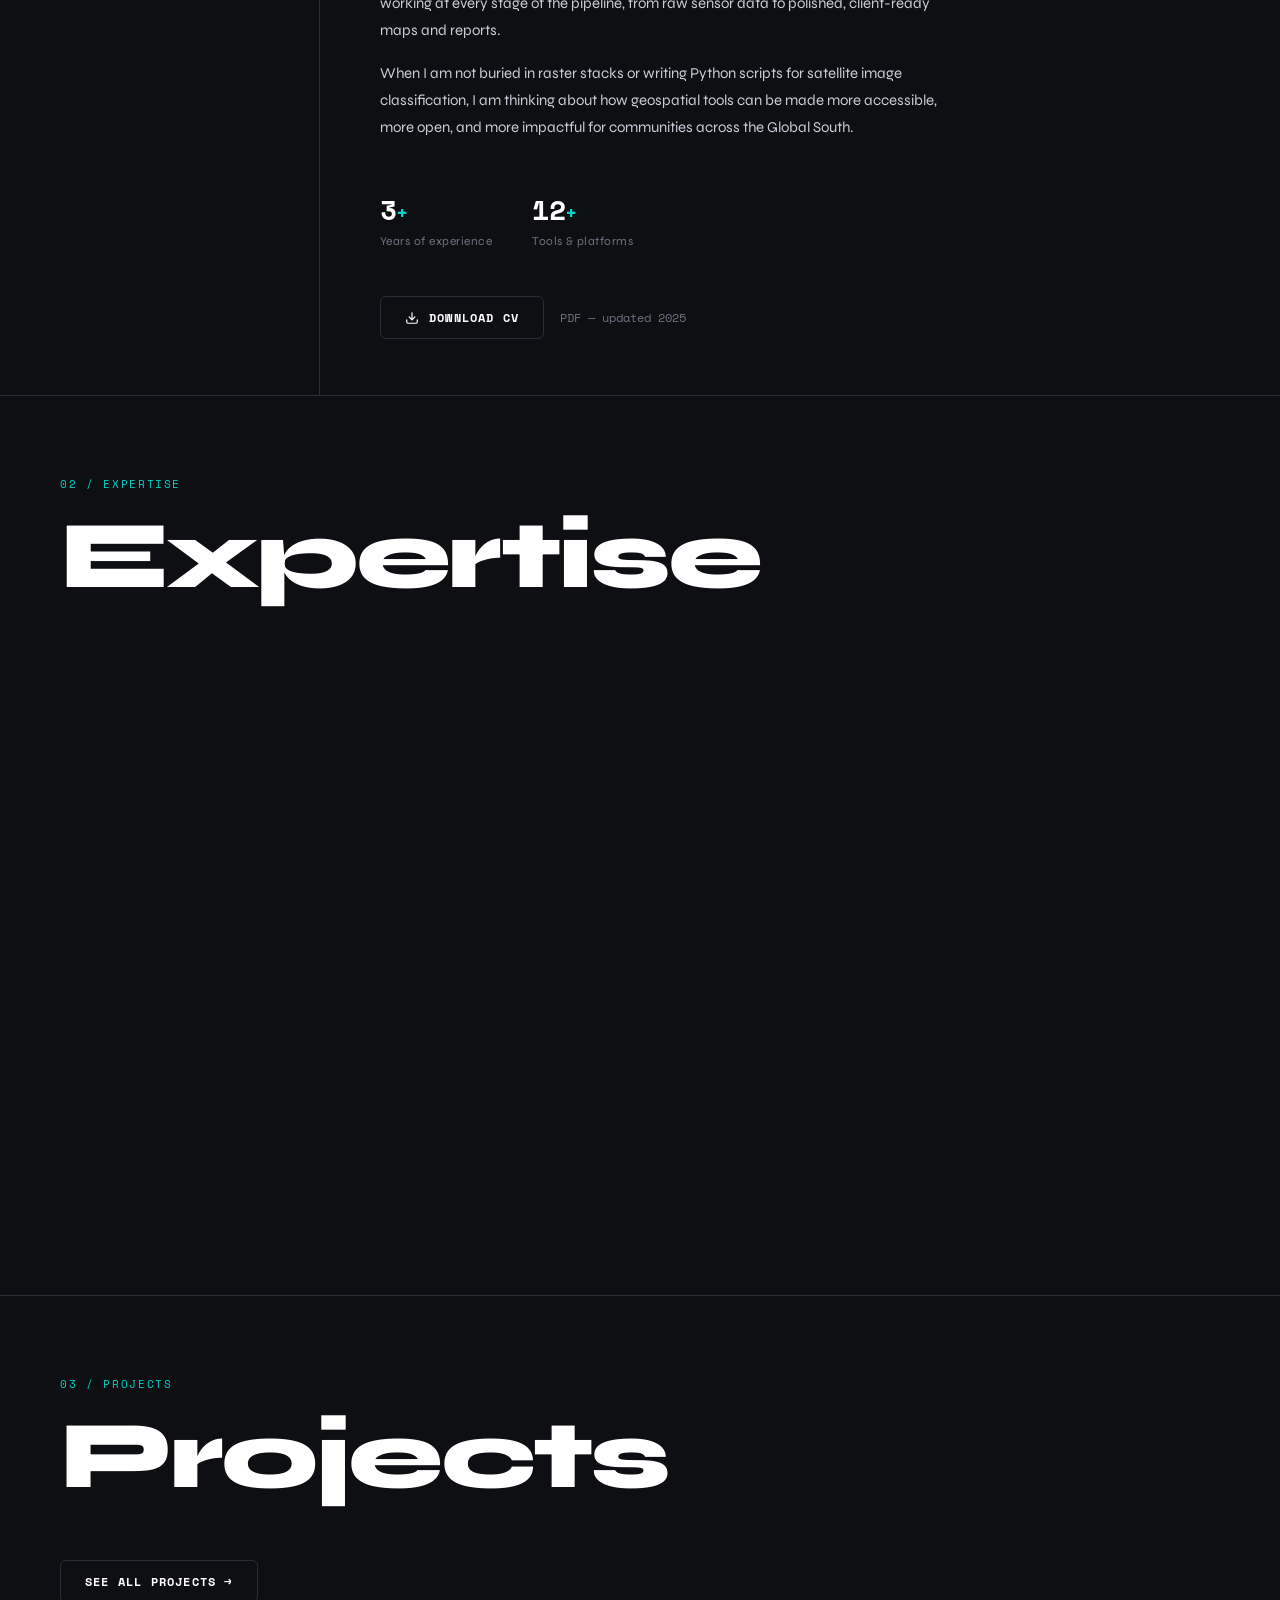
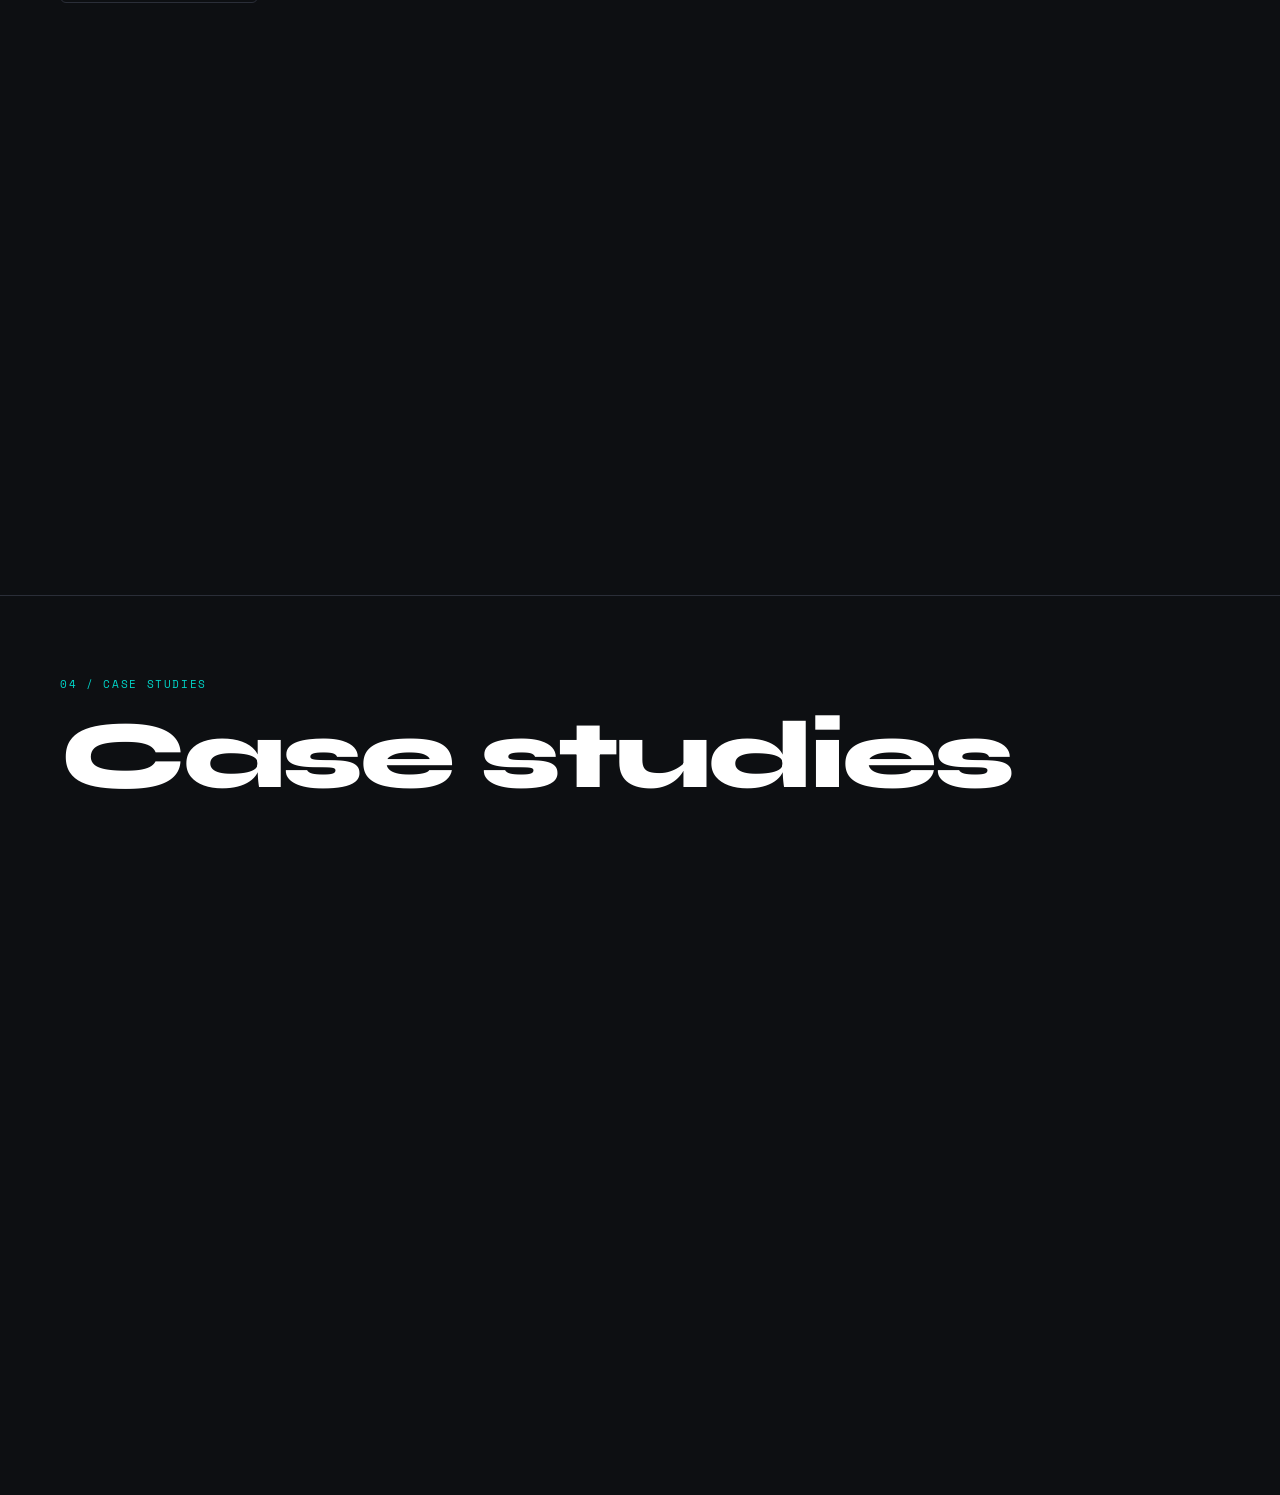
==== commit a8655d3e: "adding projects approach" ====
--- a/index.html
+++ b/index.html
@@ -75,7 +75,7 @@
         <!-- Left: photo -->
         <div class="reda-photo-col">
           <div class="reda-photo-wrap">
-            <img src="assets/photo.jpg" alt="Reda TRANKIL" />
+            <img src="assets/photo_compressed.jpg" alt="Reda TRANKIL" />
           </div>
  
           <div class="reda-status">
@@ -155,6 +155,13 @@
         <p class="page-label">03 / Projects</p>
         <h2 class="page-title">Projects</h2>
       </div>
+
+       <!-- More projects button -->
+      <div style="padding: 0 60px 80px;">
+        <a href="projects.html" class="btn-cv">
+          See all projects →
+        </a>
+      </div>
      </section>
 
      <!-- Case studies -->
@@ -180,7 +187,7 @@
       </a>
       <a href="https://github.com/redatkl" target="_blank" class="contact-card">
         <div class="contact-card-icon"><svg width="16" height="16" viewBox="0 0 24 24" fill="none" stroke="currentColor" stroke-width="2" stroke-linecap="round" stroke-linejoin="round"><path d="M9 19c-5 1.5-5-2.5-7-3m14 6v-3.87a3.37 3.37 0 0 0-.94-2.61c3.14-.35 6.44-1.54 6.44-7A5.44 5.44 0 0 0 20 4.77 5.07 5.07 0 0 0 19.91 1S18.73.65 16 2.48a13.38 13.38 0 0 0-7 0C6.27.65 5.09 1 5.09 1A5.07 5.07 0 0 0 5 4.77a5.44 5.44 0 0 0-1.5 3.78c0 5.42 3.3 6.61 6.44 7A3.37 3.37 0 0 0 9 18.13V22"/></svg></div>
-        <div><p class="contact-card-label">GitHub</p><p class="contact-card-value">@redatrankil</p></div>
+        <div><p class="contact-card-label">GitHub</p><p class="contact-card-value">@redatkl</p></div>
       </a>
     </div>
   </div>
--- a/css/style.css
+++ b/css/style.css
@@ -648,4 +648,53 @@
 }
 
 .contact-card-value { font-size: 13px; color: var(--active); font-weight: 600; }
+
+/* ─────────────────────────────────────────
+   PROJECTS PAGE
+───────────────────────────────────────── */
+.back-link {
+  display: inline-flex;
+  align-items: center;
+  gap: 6px;
+  font-family: var(--font-mono);
+  font-size: 11px;
+  letter-spacing: 0.1em;
+  text-transform: uppercase;
+  color: var(--text-dim);
+  text-decoration: none;
+  transition: color var(--transition);
+}
+ 
+.back-link:hover { color: var(--accent); }
+ 
+.projects-empty {
+  display: flex;
+  flex-direction: column;
+  align-items: center;
+  justify-content: center;
+  min-height: 40vh;
+  gap: 20px;
+  padding: 60px;
+  text-align: center;
+}
+ 
+.projects-empty-icon {
+  color: var(--border);
+  margin-bottom: 8px;
+}
+ 
+.projects-empty-title {
+  font-family: var(--font-mono);
+  font-size: 13px;
+  letter-spacing: 0.1em;
+  text-transform: uppercase;
+  color: var(--text-dim);
+}
+ 
+.projects-empty-sub {
+  font-size: 14px;
+  color: var(--text-dim);
+  line-height: 1.7;
+  opacity: 0.6;
+}
  
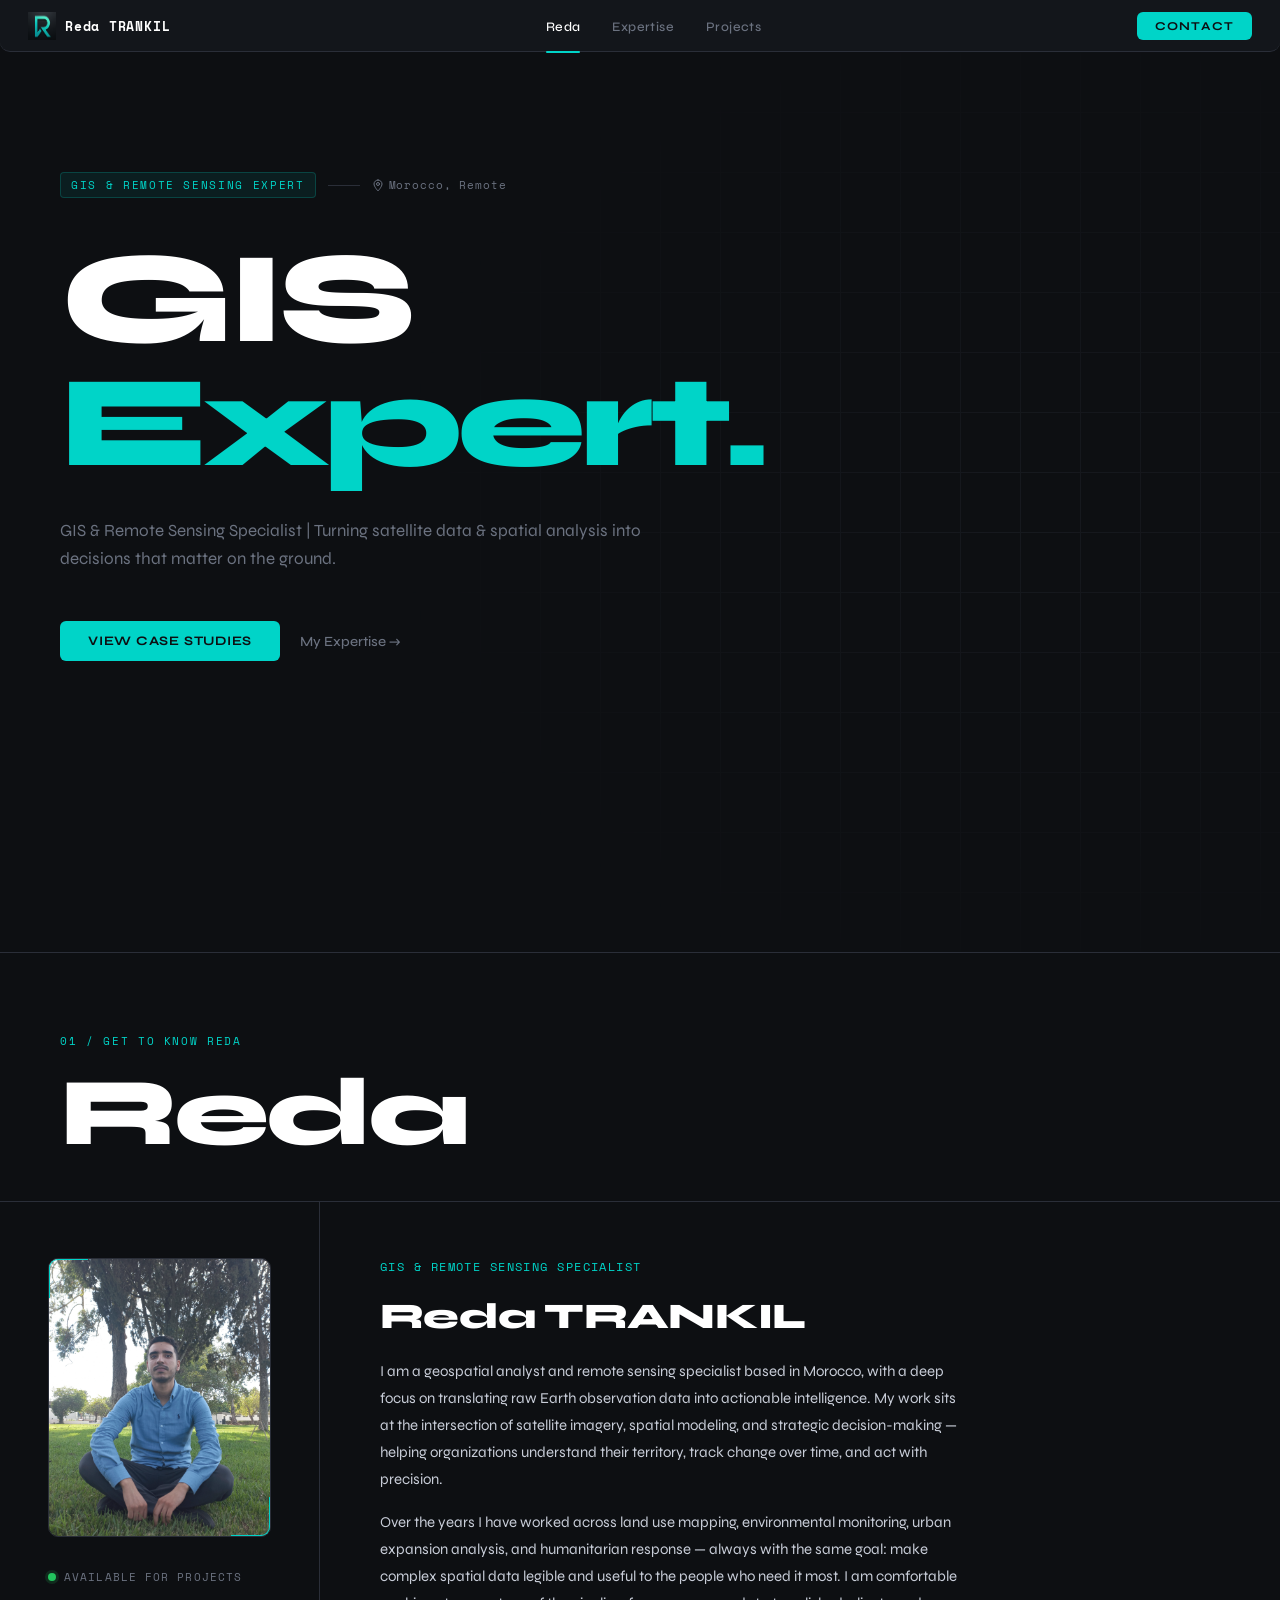
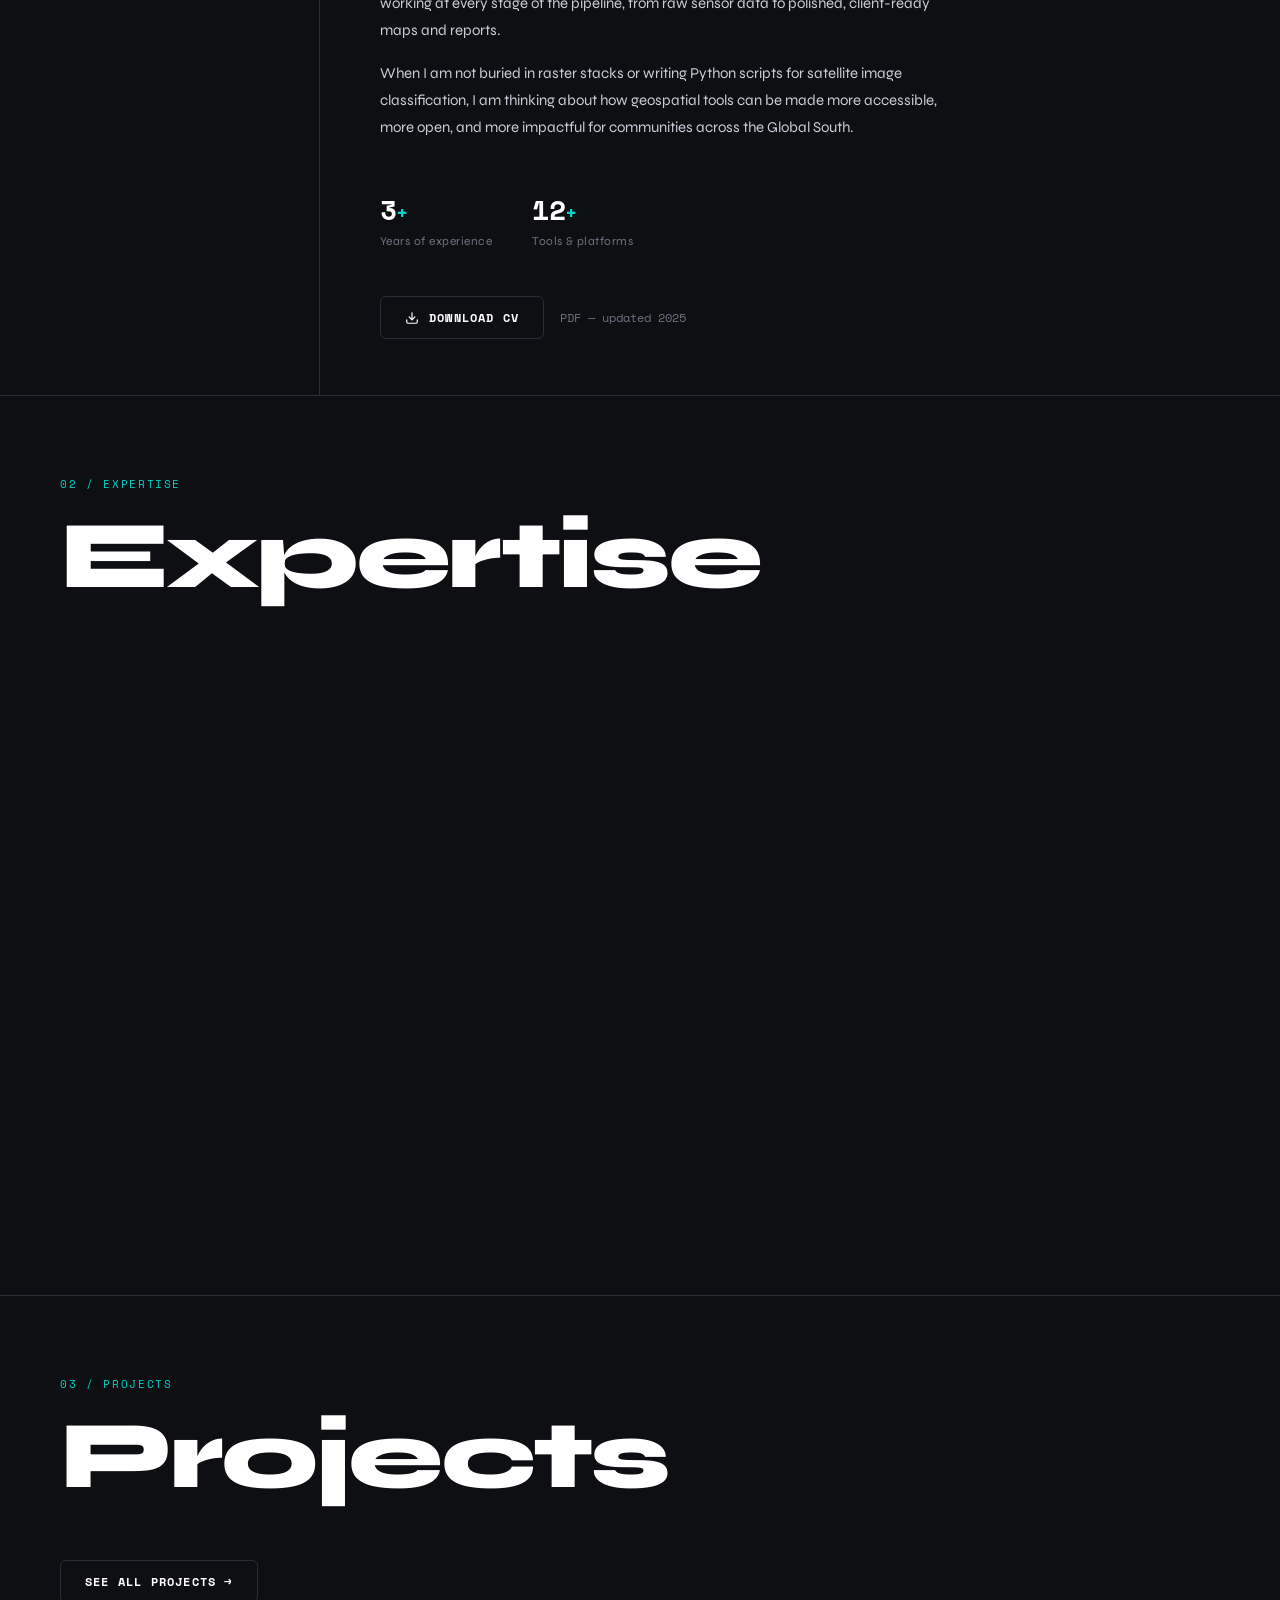
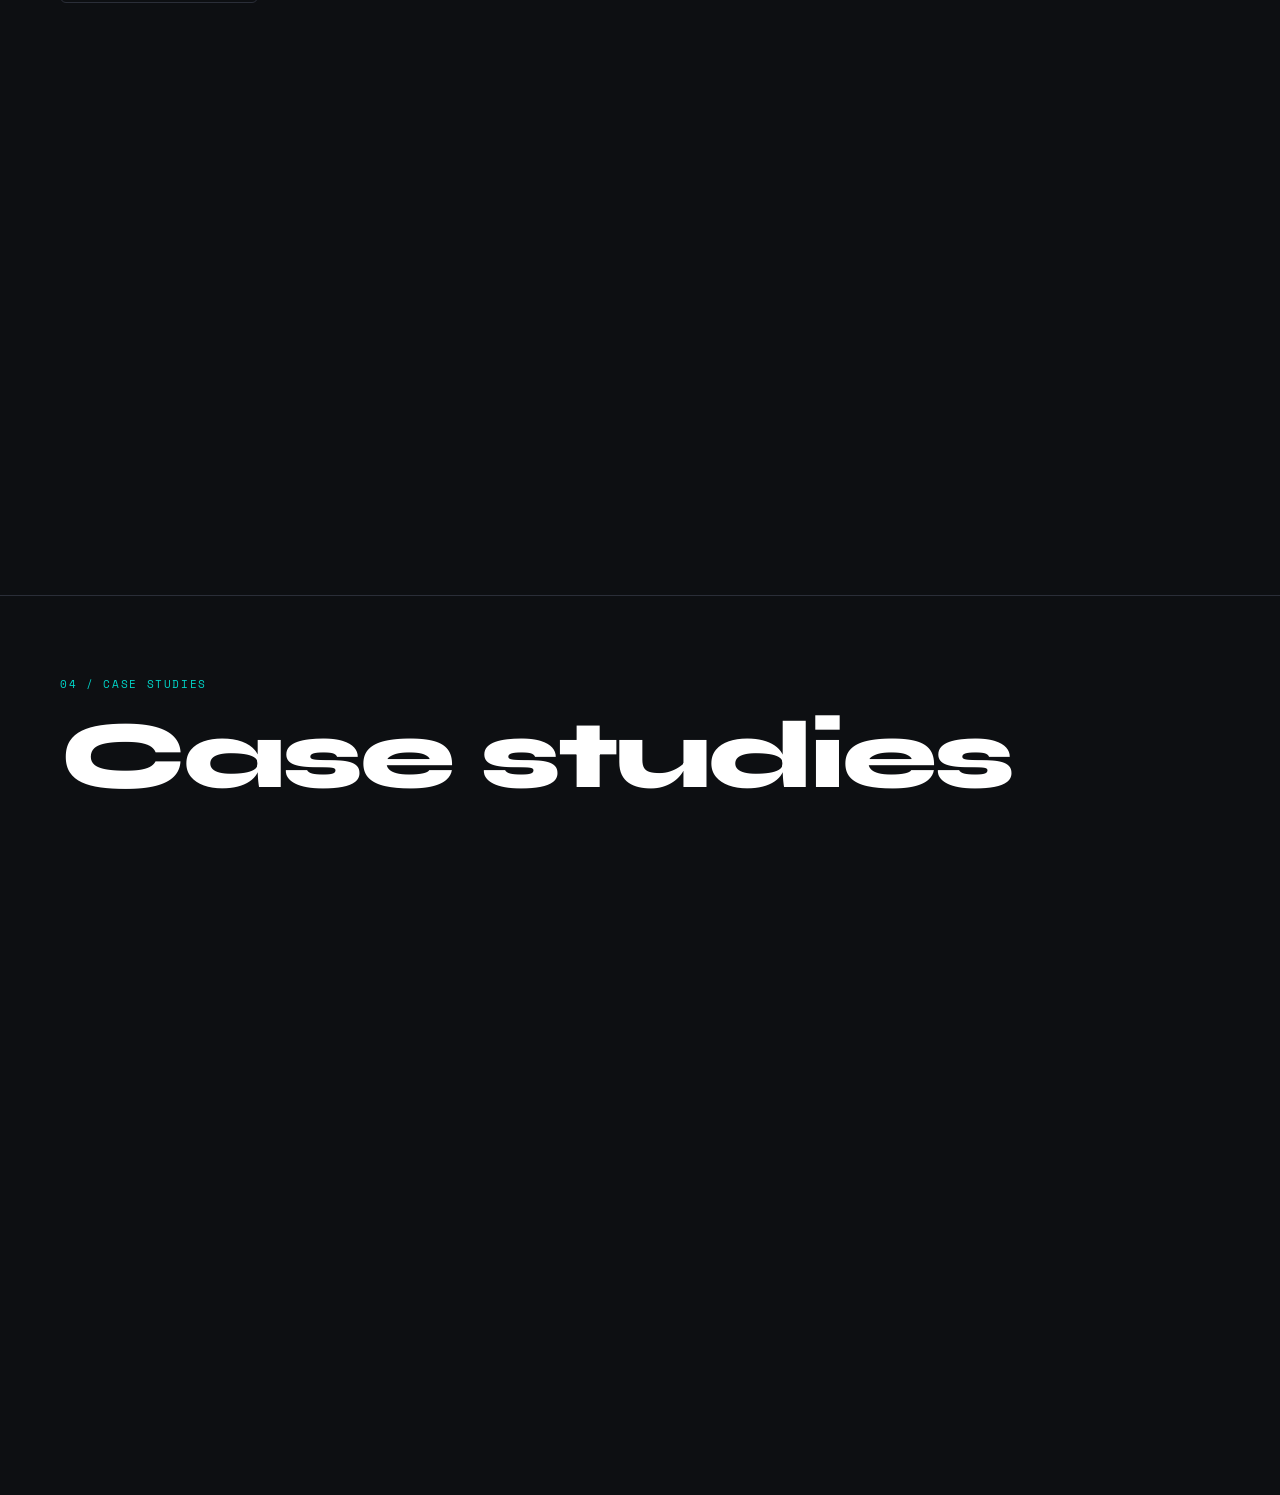
==== commit 153e372e: "adding second project" ====
--- a/index.html
+++ b/index.html
@@ -23,7 +23,7 @@
       <li><a href="#reda">Reda</a></li>
       <li><a href="#expertise">Expertise</a></li>
       <li><a href="#projects"> Projects</a></li>
-      <li><a href="#case-studies">Case Studies</a></li>
+      <!-- <li><a href="#case-studies">Case Studies</a></li> -->
     </ul>
 
     <a href="#" id="contact-btn" class="nav-contact">Contact</a>
@@ -54,7 +54,7 @@
         </p>
 
          <div class="hero-cta">
-          <a href="#case-studies" class="btn-primary">View Case Studies</a>
+          <a href="#projects" class="btn-primary">View Case Studies</a>
           <a href="#expertise" class="btn-ghost">My Expertise →</a>
         </div>
         </div>
--- a/css/style.css
+++ b/css/style.css
@@ -697,4 +697,599 @@
   line-height: 1.7;
   opacity: 0.6;
 }
- +
+/* ─────────────────────────────────────────
+   PROJECTS GRID & CARDS
+───────────────────────────────────────── */
+.projects-grid {
+  display: grid;
+  grid-template-columns: repeat(auto-fill, minmax(320px, 1fr));
+  gap: 24px;
+  padding: 0 60px 80px;
+}
+
+.project-card {
+  background: var(--nav-bg);
+  border: 1px solid var(--border);
+  border-radius: var(--radius-md);
+  overflow: hidden;
+  text-decoration: none;
+  transition: border-color var(--transition), transform 0.2s ease;
+  cursor: pointer;
+}
+
+.project-card:hover {
+  border-color: var(--accent);
+  transform: translateY(-3px);
+}
+
+/* thumbnail */
+.project-thumb {
+  width: 100%;
+  aspect-ratio: 16 / 9;
+  overflow: hidden;
+  background: var(--border);
+  position: relative;
+}
+
+.project-thumb img {
+  width: 100%;
+  height: 100%;
+  object-fit: cover;
+  display: block;
+  filter: grayscale(20%);
+  transition: filter 0.4s ease, transform 0.4s ease;
+}
+
+.project-card:hover .project-thumb img {
+  filter: grayscale(0%);
+  transform: scale(1.03);
+}
+
+/* info block */
+.project-info {
+  padding: 20px 24px 24px;
+  display: flex;
+  flex-direction: column;
+  gap: 8px;
+}
+
+.project-year {
+  font-family: var(--font-mono);
+  font-size: 10px;
+  letter-spacing: 0.15em;
+  text-transform: uppercase;
+  color: var(--accent);
+}
+
+.project-title {
+  font-family: var(--font-sans);
+  font-size: 17px;
+  font-weight: 700;
+  color: var(--active);
+  letter-spacing: -0.01em;
+  line-height: 1.3;
+}
+
+.project-desc {
+  font-size: 13px;
+  color: var(--text-dim);
+  line-height: 1.65;
+}
+
+/* tags */
+.project-tags {
+  display: flex;
+  flex-wrap: wrap;
+  gap: 6px;
+  margin-top: 8px;
+}
+
+.project-tag {
+  font-family: var(--font-mono);
+  font-size: 10px;
+  letter-spacing: 0.08em;
+  text-transform: uppercase;
+  color: var(--text-dim);
+  background: rgba(255, 255, 255, 0.04);
+  border: 1px solid var(--border);
+  padding: 3px 8px;
+  border-radius: 4px;
+}
+
+/* ── Filter bar ── */
+.filter-bar {
+  display: flex;
+  align-items: center;
+  justify-content: space-between;
+  flex-wrap: wrap;
+  gap: 16px;
+  padding: 0 60px 32px;
+}
+
+.filter-themes {
+  display: flex;
+  flex-wrap: wrap;
+  gap: 8px;
+}
+
+.filter-btn {
+  font-family: var(--font-mono);
+  font-size: 11px;
+  letter-spacing: 0.1em;
+  text-transform: uppercase;
+  color: var(--text-dim);
+  background: none;
+  border: 1px solid var(--border);
+  padding: 6px 16px;
+  border-radius: 4px;
+  cursor: pointer;
+  transition: color var(--transition), border-color var(--transition), background var(--transition);
+}
+
+.filter-btn:hover { color: var(--active); border-color: var(--text-dim); }
+.filter-btn.active { color: var(--bg); background: var(--accent); border-color: var(--accent); }
+
+/* search + suggestions wrapper */
+.filter-search-wrap {
+  position: relative;
+}
+
+.filter-search {
+  display: flex;
+  align-items: center;
+  gap: 8px;
+  background: var(--nav-bg);
+  border: 1px solid var(--border);
+  border-radius: 4px;
+  padding: 6px 14px;
+  transition: border-color var(--transition);
+}
+
+.filter-search:focus-within { border-color: var(--accent); }
+.filter-search svg { color: var(--text-dim); flex-shrink: 0; }
+
+.filter-input {
+  background: none;
+  border: none;
+  outline: none;
+  font-family: var(--font-mono);
+  font-size: 12px;
+  color: var(--text);
+  width: 220px;
+  letter-spacing: 0.04em;
+}
+
+.filter-input::placeholder { color: var(--text-dim); }
+
+/* suggestions dropdown */
+.filter-suggestions {
+  display: none;
+  position: absolute;
+  top: calc(100% + 6px);
+  left: 0;
+  right: 0;
+  background: var(--nav-bg);
+  border: 1px solid var(--border);
+  border-radius: var(--radius-sm);
+  list-style: none;
+  z-index: 50;
+  overflow: hidden;
+  box-shadow: 0 8px 24px rgba(0,0,0,0.4);
+}
+
+.filter-suggestions.open { display: block; }
+
+.filter-suggestion-item {
+  font-family: var(--font-mono);
+  font-size: 12px;
+  letter-spacing: 0.06em;
+  color: var(--text-dim);
+  padding: 10px 16px;
+  cursor: pointer;
+  transition: background var(--transition), color var(--transition);
+}
+
+.filter-suggestion-item:hover {
+  background: rgba(0, 212, 200, 0.06);
+  color: var(--active);
+}
+
+.filter-suggestion-match {
+  color: var(--accent);
+  font-weight: 700;
+}
+
+/* ─────────────────────────────────────────
+   PROJECT DETAIL PAGE
+───────────────────────────────────────── */
+
+/* loading dots */
+.project-loading {
+  display: flex;
+  align-items: center;
+  justify-content: center;
+  gap: 8px;
+  min-height: 60vh;
+}
+
+.project-loading-dot {
+  width: 8px;
+  height: 8px;
+  border-radius: 50%;
+  background: var(--border);
+  animation: dotPulse 1.2s ease-in-out infinite;
+}
+
+.project-loading-dot:nth-child(2) { animation-delay: 0.2s; }
+.project-loading-dot:nth-child(3) { animation-delay: 0.4s; }
+
+@keyframes dotPulse {
+  0%, 80%, 100% { background: var(--border); }
+  40%           { background: var(--accent); }
+}
+
+/* header */
+.project-detail-header {
+  padding: 60px 60px 40px;
+  max-width: 860px;
+  border-bottom: 1px solid var(--border);
+}
+
+.project-detail-meta {
+  display: flex;
+  align-items: center;
+  gap: 12px;
+  margin: 24px 0 16px;
+}
+
+.project-detail-theme {
+  font-family: var(--font-mono);
+  font-size: 10px;
+  letter-spacing: 0.12em;
+  text-transform: uppercase;
+  color: var(--text-dim);
+  background: rgba(255,255,255,0.04);
+  border: 1px solid var(--border);
+  padding: 3px 10px;
+  border-radius: 4px;
+}
+
+.project-detail-title {
+  font-family: var(--font-sans);
+  font-size: clamp(32px, 5vw, 60px);
+  font-weight: 800;
+  letter-spacing: -0.03em;
+  color: var(--active);
+  line-height: 1.1;
+  margin-bottom: 16px;
+}
+
+.project-detail-desc {
+  font-size: 16px;
+  color: var(--text-dim);
+  line-height: 1.7;
+  max-width: 640px;
+}
+
+/* hero thumbnail */
+.project-detail-thumb {
+  width: 100%;
+  max-height: 480px;
+  overflow: hidden;
+  border-bottom: 1px solid var(--border);
+}
+
+.project-detail-thumb img {
+  width: 100%;
+  height: 100%;
+  object-fit: cover;
+  display: block;
+}
+
+/* two-col body */
+.project-detail-body {
+  display: grid;
+  grid-template-columns: 1fr 280px;
+  gap: 0;
+  align-items: start;
+}
+
+/* content col */
+.project-detail-content {
+  padding: 56px 60px;
+  border-right: 1px solid var(--border);
+  display: flex;
+  flex-direction: column;
+  gap: 48px;
+}
+
+.project-detail-block h2.project-detail-block-title {
+  font-family: var(--font-mono);
+  font-size: 11px;
+  letter-spacing: 0.15em;
+  text-transform: uppercase;
+  color: var(--accent);
+  margin-bottom: 16px;
+}
+
+.project-detail-block p {
+  font-size: 15px;
+  line-height: 1.8;
+  color: var(--text);
+}
+
+.project-detail-images {
+  display: grid;
+  grid-template-columns: repeat(auto-fill, minmax(280px, 1fr));
+  gap: 16px;
+  margin-top: 8px;
+}
+
+.project-detail-images img {
+  width: 100%;
+  border-radius: var(--radius-sm);
+  border: 1px solid var(--border);
+  display: block;
+}
+
+/* sidebar */
+.project-detail-sidebar {
+  padding: 56px 36px;
+  display: flex;
+  flex-direction: column;
+  gap: 36px;
+  position: sticky;
+  top: var(--nav-height);
+}
+
+.project-sidebar-block {
+  display: flex;
+  flex-direction: column;
+  gap: 10px;
+}
+
+.project-sidebar-title {
+  font-family: var(--font-mono);
+  font-size: 10px;
+  letter-spacing: 0.15em;
+  text-transform: uppercase;
+  color: var(--accent);
+}
+
+.project-sidebar-list {
+  list-style: none;
+  display: flex;
+  flex-direction: column;
+  gap: 8px;
+}
+
+.project-sidebar-list li {
+  font-size: 13px;
+  color: var(--text);
+  padding-left: 12px;
+  position: relative;
+}
+
+.project-sidebar-list li::before {
+  content: '→';
+  position: absolute;
+  left: 0;
+  color: var(--accent);
+  font-size: 11px;
+}
+
+.project-sidebar-value {
+  font-size: 14px;
+  color: var(--text);
+}
+
+/* ─────────────────────────────────────────
+   CASE STUDY LAYOUT
+───────────────────────────────────────── */
+
+.cs-hero {
+  border-bottom: 1px solid var(--border);
+}
+
+.cs-hero-content .back-link {
+  text-shadow: 0 1px 4px rgba(0,0,0,0.8);
+}
+
+.cs-hero-content {
+  position: relative;
+  z-index: 2;
+  padding: 48px 60px 56px;
+  width: 100%;
+  max-width: 820px;
+}
+
+.cs-hero-meta {
+  display: flex;
+  flex-wrap: wrap;
+  gap: 8px;
+  margin: 24px 0 20px;
+}
+
+.cs-meta-pill {
+  font-family: var(--font-mono);
+  font-size: 10px;
+  letter-spacing: 0.12em;
+  text-transform: uppercase;
+  color: var(--bg);
+  background: var(--accent);
+  padding: 4px 12px;
+  border-radius: 4px;
+}
+
+.cs-meta-pill--dim {
+  color: var(--text-dim);
+  background: rgba(255,255,255,0.06);
+  border: 1px solid var(--border);
+}
+
+.cs-title {
+  font-family: var(--font-sans);
+  font-size: clamp(20px, 4vw, 40px);
+  font-weight: 700;
+  letter-spacing: -0.03em;
+  color: var(--active);
+  line-height: 1.1;
+  margin-bottom: 16px;
+}
+
+.cs-lead {
+  font-size: 16px;
+  color: var(--text);
+  line-height: 1.7;
+  max-width: 600px;
+  margin-bottom: 20px;
+  opacity: 0.85;
+}
+
+/* ── Body ── */
+.cs-body {
+  display: grid;
+  grid-template-columns: 1fr 260px;
+  align-items: start;
+  border-top: 1px solid var(--border);
+}
+
+/* ── Sections ── */
+.cs-content {
+  border-right: 1px solid var(--border);
+}
+
+.cs-section {
+  padding: 48px 60px;
+  border-bottom: 1px solid var(--border);
+  display: grid;
+  grid-template-columns: 180px 1fr;
+  gap: 32px;
+  align-items: start;
+}
+
+.cs-section--accent {
+  background: rgba(0, 212, 200, 0.03);
+  border-left: 2px solid var(--accent);
+}
+
+.cs-section-label {
+  display: flex;
+  flex-direction: column;
+  gap: 6px;
+  padding-top: 2px;
+}
+
+.cs-section-num {
+  font-family: var(--font-mono);
+  font-size: 11px;
+  color: var(--accent);
+  letter-spacing: 0.1em;
+}
+
+.cs-section-label span:last-child {
+  font-family: var(--font-mono);
+  font-size: 11px;
+  letter-spacing: 0.1em;
+  text-transform: uppercase;
+  color: var(--text-dim);
+}
+
+.cs-section-body p {
+  font-size: 15px;
+  line-height: 1.85;
+  color: var(--text);
+}
+
+.cs-images {
+  display: grid;
+  grid-template-columns: repeat(auto-fill, minmax(260px, 1fr));
+  gap: 12px;
+  margin-top: 4px;
+}
+
+.cs-images img {
+  width: 100%;
+  border-radius: var(--radius-sm);
+  border: 1px solid var(--border);
+  display: block;
+  transition: border-color var(--transition);
+}
+
+.cs-images img:hover {
+  border-color: var(--accent);
+}
+
+/* ── Sidebar ── */
+.cs-sidebar {
+  padding: 48px 36px;
+  display: flex;
+  flex-direction: column;
+  gap: 32px;
+  position: sticky;
+  top: var(--nav-height);
+}
+
+.cs-sidebar-block {
+  display: flex;
+  flex-direction: column;
+  gap: 10px;
+  padding-bottom: 32px;
+  border-bottom: 1px solid var(--border);
+}
+
+.cs-sidebar-block:last-child {
+  border-bottom: none;
+}
+
+.cs-sidebar-label {
+  font-family: var(--font-mono);
+  font-size: 10px;
+  letter-spacing: 0.15em;
+  text-transform: uppercase;
+  color: var(--accent);
+}
+
+.cs-sidebar-list {
+  list-style: none;
+  display: flex;
+  flex-direction: column;
+  gap: 8px;
+}
+
+.cs-sidebar-list li {
+  font-size: 13px;
+  color: var(--text);
+  padding-left: 14px;
+  position: relative;
+  line-height: 1.5;
+}
+
+.cs-sidebar-list li::before {
+  content: '→';
+  position: absolute;
+  left: 0;
+  color: var(--accent);
+  font-size: 11px;
+}
+
+.cs-sidebar-value {
+  font-size: 13px;
+  color: var(--text);
+  line-height: 1.5;
+}
+
+.cs-sidebar-cta {
+  padding: 20px;
+  border: 1px solid var(--border);
+  border-radius: var(--radius-md);
+  background: rgba(0,212,200,0.03);
+  text-align: center;
+}
+
+.cs-sidebar-cta p {
+  font-size: 13px;
+  color: var(--text-dim);
+  line-height: 1.5;
+}
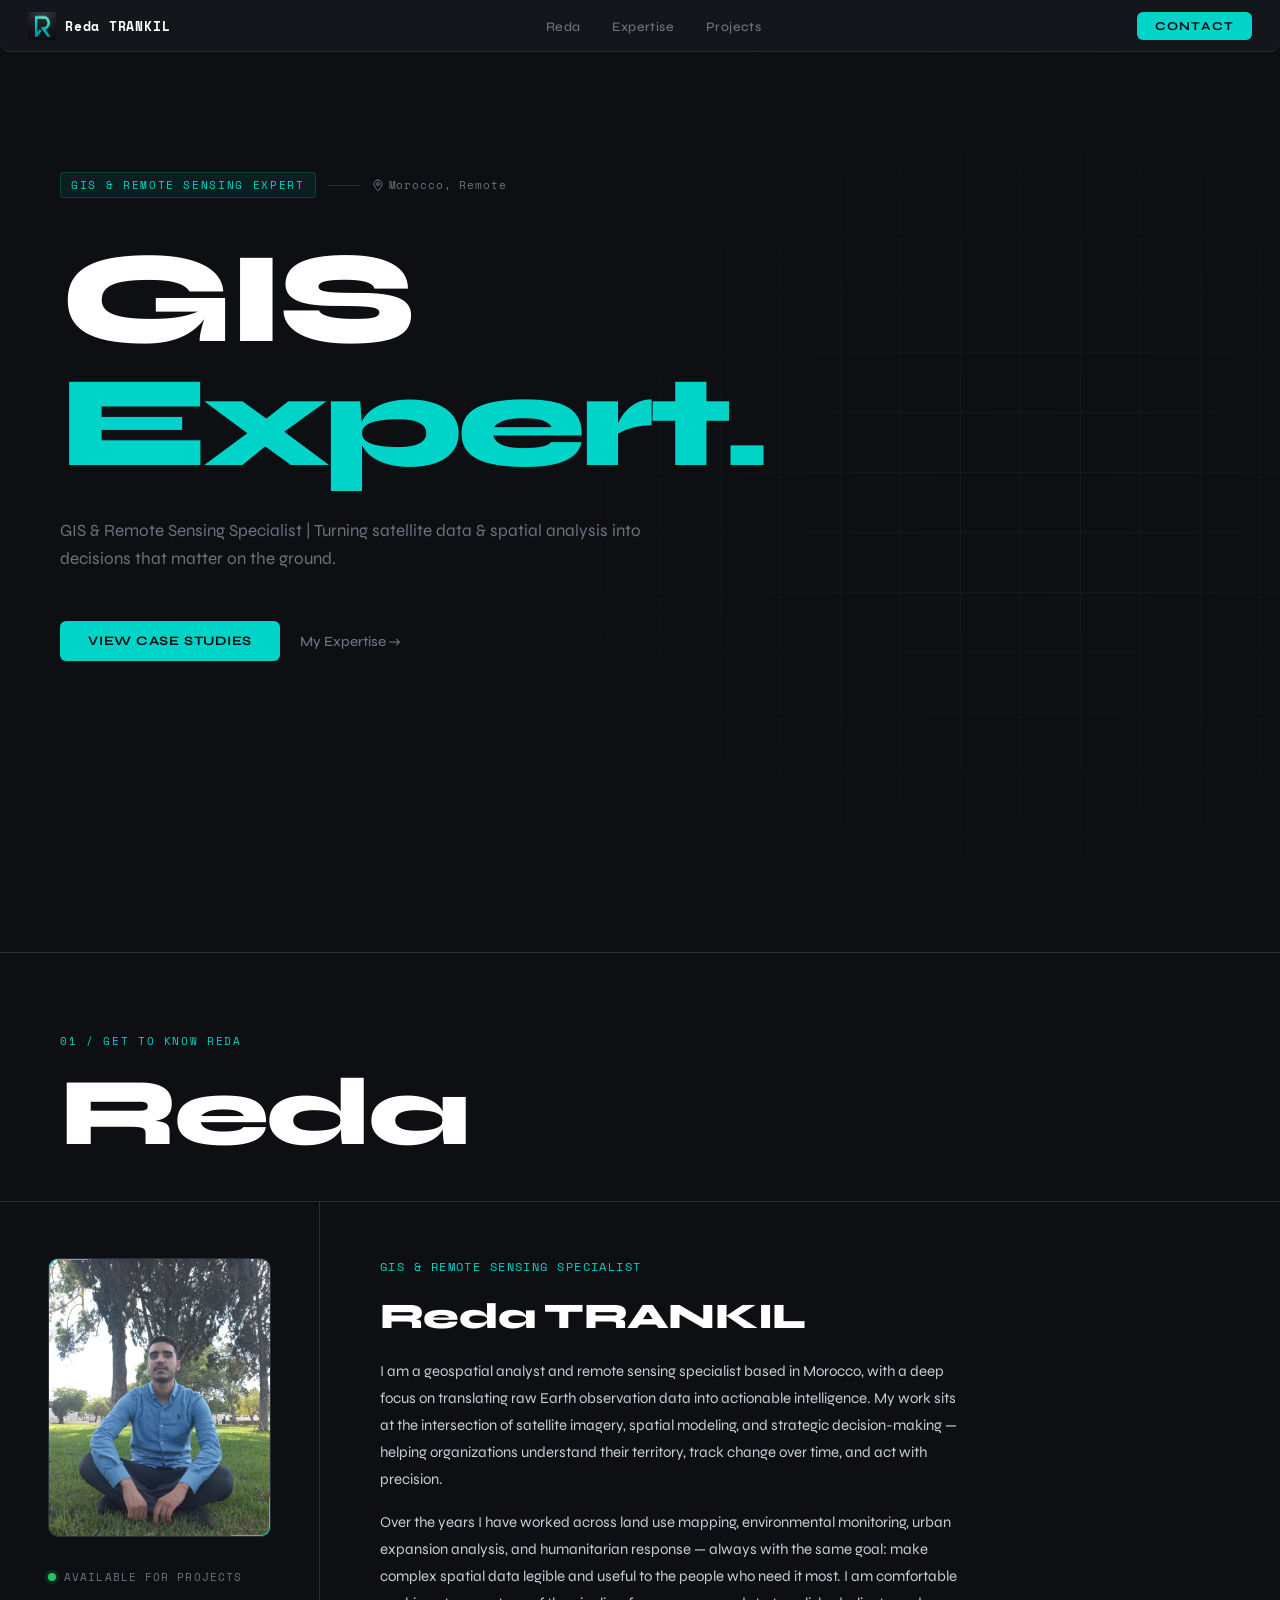
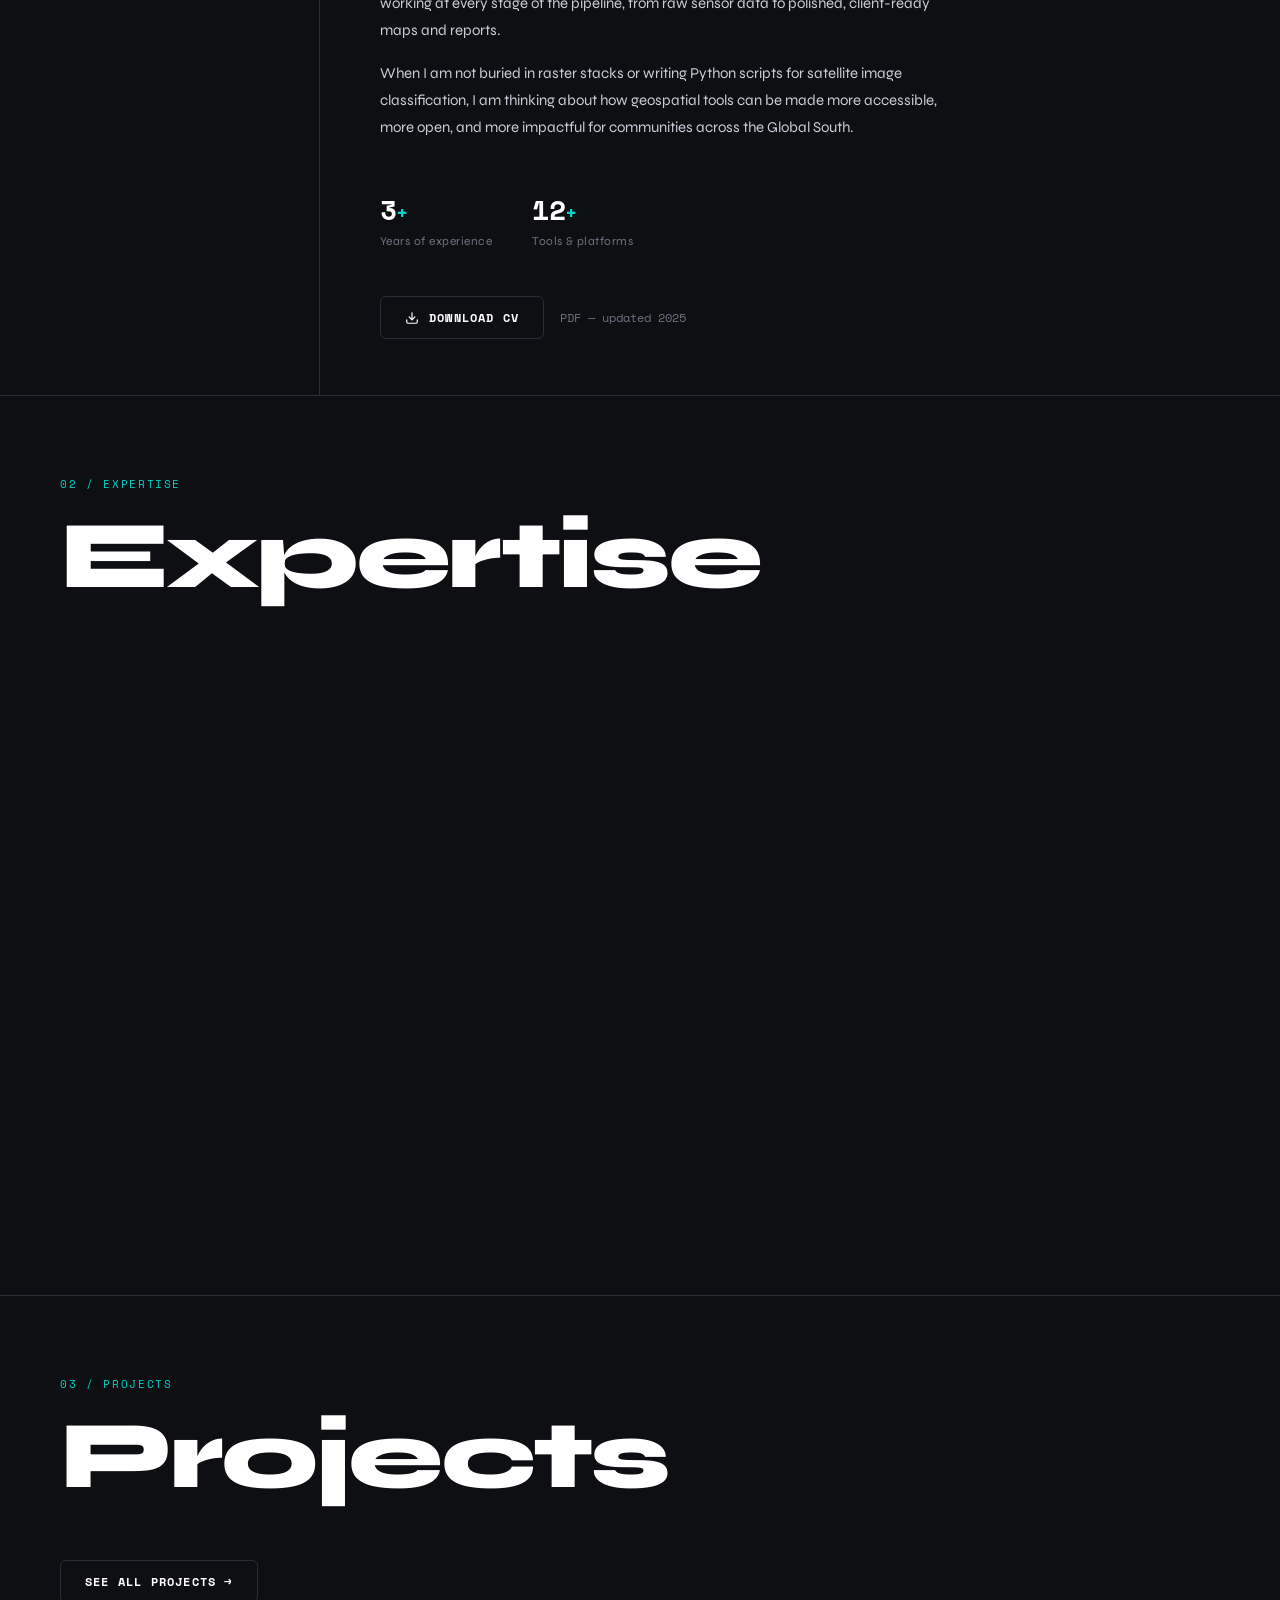
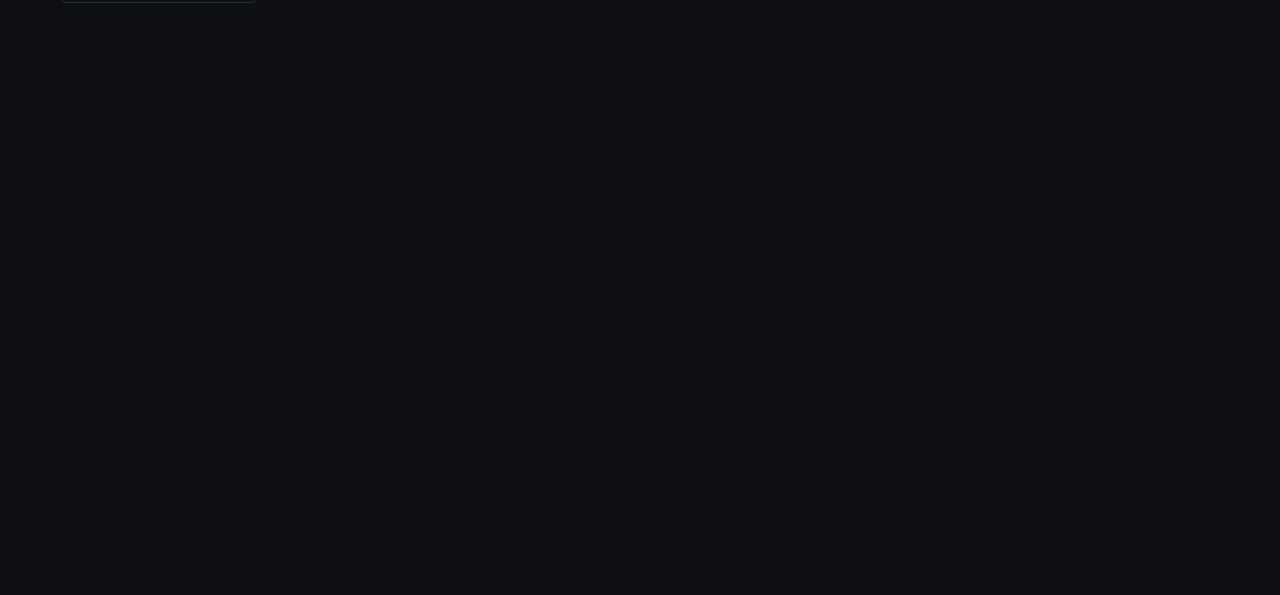
==== commit 9ac6b571: "add second projet" ====
--- a/index.html
+++ b/index.html
@@ -164,13 +164,6 @@
       </div>
      </section>
 
-     <!-- Case studies -->
-      <section id="case-studies">
-        <div class="page-header">
-        <p class="page-label">04 / Case studies</p>
-        <h2 class="page-title">Case studies</h2>
-      </div>
-      </section>
 
       <div id="contact-overlay" class="contact-overlay">
   <div class="contact-modal">
